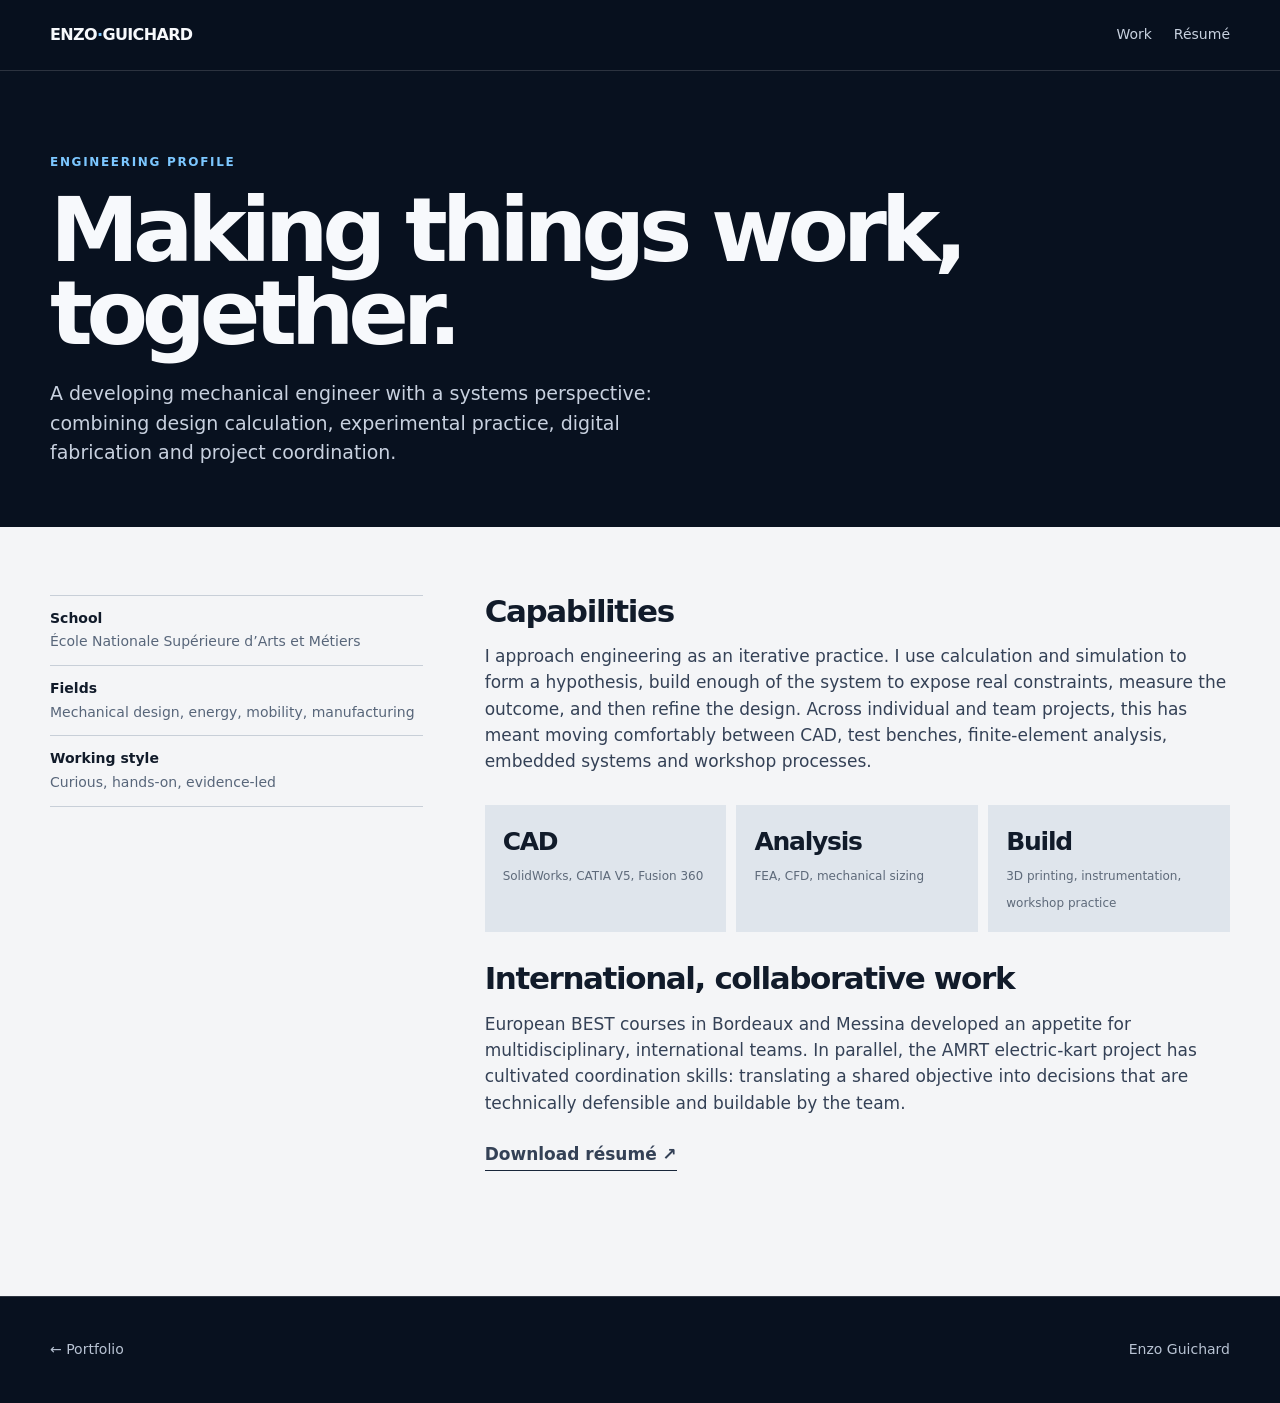
==== experience/index.html @ 9343870e "Create engineering portfolio" ====
<!doctype html><html lang="en"><head><meta charset="utf-8"><meta name="viewport" content="width=device-width,initial-scale=1"><title>Experience — Enzo Guichard</title><link rel="stylesheet" href="../assets/style.css"></head><body><nav class="nav"><div class="shell navin"><a class="brand" href="../">ENZO<span>·</span>GUICHARD</a><div class="navlinks"><a href="../#work">Work</a><a href="../assets/documents/enzo-guichard-resume.pdf">Résumé</a></div></div></nav><main><section class="project-hero shell"><div class="eyebrow">Engineering profile</div><h1>Making things work, together.</h1><p class="lede">A developing mechanical engineer with a systems perspective: combining design calculation, experimental practice, digital fabrication and project coordination.</p></section><section class="content"><div class="shell contentgrid"><aside class="aside"><dl><div><dt>School</dt><dd>École Nationale Supérieure d’Arts et Métiers</dd></div><div><dt>Fields</dt><dd>Mechanical design, energy, mobility, manufacturing</dd></div><div><dt>Working style</dt><dd>Curious, hands-on, evidence-led</dd></div></dl></aside><article class="prose"><h2>Capabilities</h2><p>I approach engineering as an iterative practice. I use calculation and simulation to form a hypothesis, build enough of the system to expose real constraints, measure the outcome, and then refine the design. Across individual and team projects, this has meant moving comfortably between CAD, test benches, finite-element analysis, embedded systems and workshop processes.</p><div class="numbers"><div class="number"><strong>CAD</strong><span>SolidWorks, CATIA V5, Fusion 360</span></div><div class="number"><strong>Analysis</strong><span>FEA, CFD, mechanical sizing</span></div><div class="number"><strong>Build</strong><span>3D printing, instrumentation, workshop practice</span></div></div><h2>International, collaborative work</h2><p>European BEST courses in Bordeaux and Messina developed an appetite for multidisciplinary, international teams. In parallel, the AMRT electric-kart project has cultivated coordination skills: translating a shared objective into decisions that are technically defensible and buildable by the team.</p><p><a class="reportlink" href="../assets/documents/enzo-guichard-resume.pdf">Download résumé ↗</a></p></article></div></section></main><footer class="footer"><div class="shell footerin"><a href="../#work">← Portfolio</a><span>Enzo Guichard</span></div></footer></body></html>
---- assets/style.css ----
:root{--ink:#08111f;--paper:#f4f5f7;--muted:#98a3b4;--line:rgba(255,255,255,.15);--blue:#7cc7ff;--accent:#d7ff56;--dark:#08111f}*{box-sizing:border-box}html{scroll-behavior:smooth}body{margin:0;background:var(--ink);color:#f7f9fc;font:16px/1.55 Inter,ui-sans-serif,system-ui,-apple-system,BlinkMacSystemFont,"Segoe UI",sans-serif}a{color:inherit;text-decoration:none}img{display:block;width:100%;height:100%;object-fit:cover}.shell{width:min(1180px,calc(100% - 42px));margin:auto}.nav{position:sticky;top:0;z-index:20;border-bottom:1px solid var(--line);background:rgba(8,17,31,.8);backdrop-filter:blur(16px)}.navin{height:70px;display:flex;align-items:center;justify-content:space-between;gap:20px}.brand{font-weight:750;letter-spacing:-.04em}.brand span{color:var(--blue)}.navlinks{display:flex;gap:22px;font-size:14px;color:#c7d1df}.navlinks a:hover{color:white}.eyebrow{font-size:12px;text-transform:uppercase;letter-spacing:.14em;color:var(--blue);font-weight:700}.hero{min-height:82vh;display:grid;align-content:center;padding:90px 0 64px;position:relative;overflow:hidden}.hero:before{content:"";position:absolute;width:650px;height:650px;left:52%;top:-100px;background:radial-gradient(circle,rgba(65,140,255,.28),transparent 68%);pointer-events:none}.hero h1{position:relative;max-width:980px;font-size:clamp(51px,9vw,126px);line-height:.91;letter-spacing:-.075em;margin:18px 0 28px}.hero p{position:relative;max-width:610px;color:#c2cada;font-size:19px}.heroactions{display:flex;gap:12px;flex-wrap:wrap;margin-top:26px}.button{display:inline-flex;align-items:center;gap:10px;padding:12px 18px;border:1px solid #f9fbff;border-radius:99px;font-weight:650;font-size:14px}.button:hover{background:#fff;color:#08111f}.button.alt{border-color:var(--line);color:#d7dfec}.hero-meta{position:relative;display:grid;grid-template-columns:repeat(3,1fr);gap:12px;margin-top:72px}.metric{border-top:1px solid var(--line);padding-top:13px;color:#bdc7d6;font-size:13px}.metric strong{display:block;color:#fff;font-size:24px;letter-spacing:-.04em}.section{padding:92px 0}.section.light{background:var(--paper);color:#0b1523}.sectionhead{display:flex;justify-content:space-between;align-items:end;gap:24px;margin-bottom:30px}.sectionhead h2{font-size:clamp(32px,4vw,53px);letter-spacing:-.055em;line-height:1;margin:8px 0 0}.sectionhead p{max-width:440px;margin:0;color:#5d6878}.grid{display:grid;grid-template-columns:repeat(12,1fr);gap:18px}.card{grid-column:span 6;min-height:460px;position:relative;overflow:hidden;background:#182235;border-radius:5px}.card.wide{grid-column:span 7}.card.narrow{grid-column:span 5}.card img{transition:transform .6s ease}.card:hover img{transform:scale(1.035)}.card:after{content:"";position:absolute;inset:0;background:linear-gradient(0deg,rgba(3,8,16,.92),rgba(3,8,16,.05) 62%)}.cardcopy{position:absolute;z-index:1;inset:auto 25px 24px}.cardcopy h3{font-size:clamp(26px,3vw,40px);letter-spacing:-.05em;line-height:1;margin:8px 0}.cardcopy p{margin:0;color:#d3dae5;max-width:460px}.tag{font-size:12px;text-transform:uppercase;letter-spacing:.12em;color:var(--accent);font-weight:750}.statement{max-width:960px;font-size:clamp(32px,5vw,70px);line-height:1.02;letter-spacing:-.065em;margin:0}.statement em{color:var(--blue);font-style:normal}.papergrid{display:grid;grid-template-columns:1.1fr .9fr;gap:56px}.list{border-top:1px solid #cbd0d8}.list a{display:flex;justify-content:space-between;gap:12px;padding:16px 0;border-bottom:1px solid #cbd0d8;font-weight:620}.list a span{color:#617086;font-weight:500}.footer{padding:42px 0;border-top:1px solid var(--line);color:#b8c3d3;font-size:14px}.footerin{display:flex;justify-content:space-between;gap:20px;flex-wrap:wrap}.project-hero{padding:82px 0 40px}.project-hero h1{font-size:clamp(48px,7vw,94px);letter-spacing:-.07em;line-height:.93;max-width:950px;margin:17px 0 24px}.lede{max-width:670px;color:#c8d1df;font-size:19px}.project-image{height:min(62vw,640px);margin:28px 0 0;border-radius:5px;overflow:hidden}.content{padding:68px 0 100px;background:#f4f5f7;color:#111b2a}.contentgrid{display:grid;grid-template-columns:1fr 2fr;gap:62px}.aside{font-size:14px;color:#58667a}.aside dl{border-top:1px solid #c8cfd8;margin:0}.aside div{padding:12px 0;border-bottom:1px solid #c8cfd8}.aside dt{font-weight:750;color:#111b2a}.aside dd{margin:2px 0 0}.prose{font-size:17px}.prose h2{font-size:31px;letter-spacing:-.045em;line-height:1.08;margin:0 0 15px}.prose p{margin:0 0 25px;color:#344156}.numbers{display:grid;grid-template-columns:repeat(3,1fr);gap:10px;margin:30px 0}.number{padding:18px;background:#dfe5ec}.number strong{display:block;font-size:25px;letter-spacing:-.05em;color:#111b2a}.number span{font-size:12px;color:#5e6a7a}.gallery{display:grid;grid-template-columns:1.2fr .8fr;gap:12px;margin:34px 0}.gallery figure{margin:0;height:260px;overflow:hidden}.gallery figure:first-child{height:390px}.gallery figcaption{font-size:12px;color:#5e6a7a;margin-top:7px}.reportlink{display:inline-block;border-bottom:1px solid #18263a;font-weight:700;padding-bottom:3px}@media(max-width:700px){.navlinks{gap:13px;font-size:12px}.hero-meta,.numbers{grid-template-columns:1fr}.section{padding:62px 0}.grid{display:block}.card{margin-bottom:16px;min-height:410px}.papergrid,.contentgrid{display:block}.papergrid>*+*,.contentgrid>*+*{margin-top:36px}.gallery{display:block}.gallery figure,.gallery figure:first-child{height:260px;margin-bottom:32px}.project-hero{padding-top:56px}}
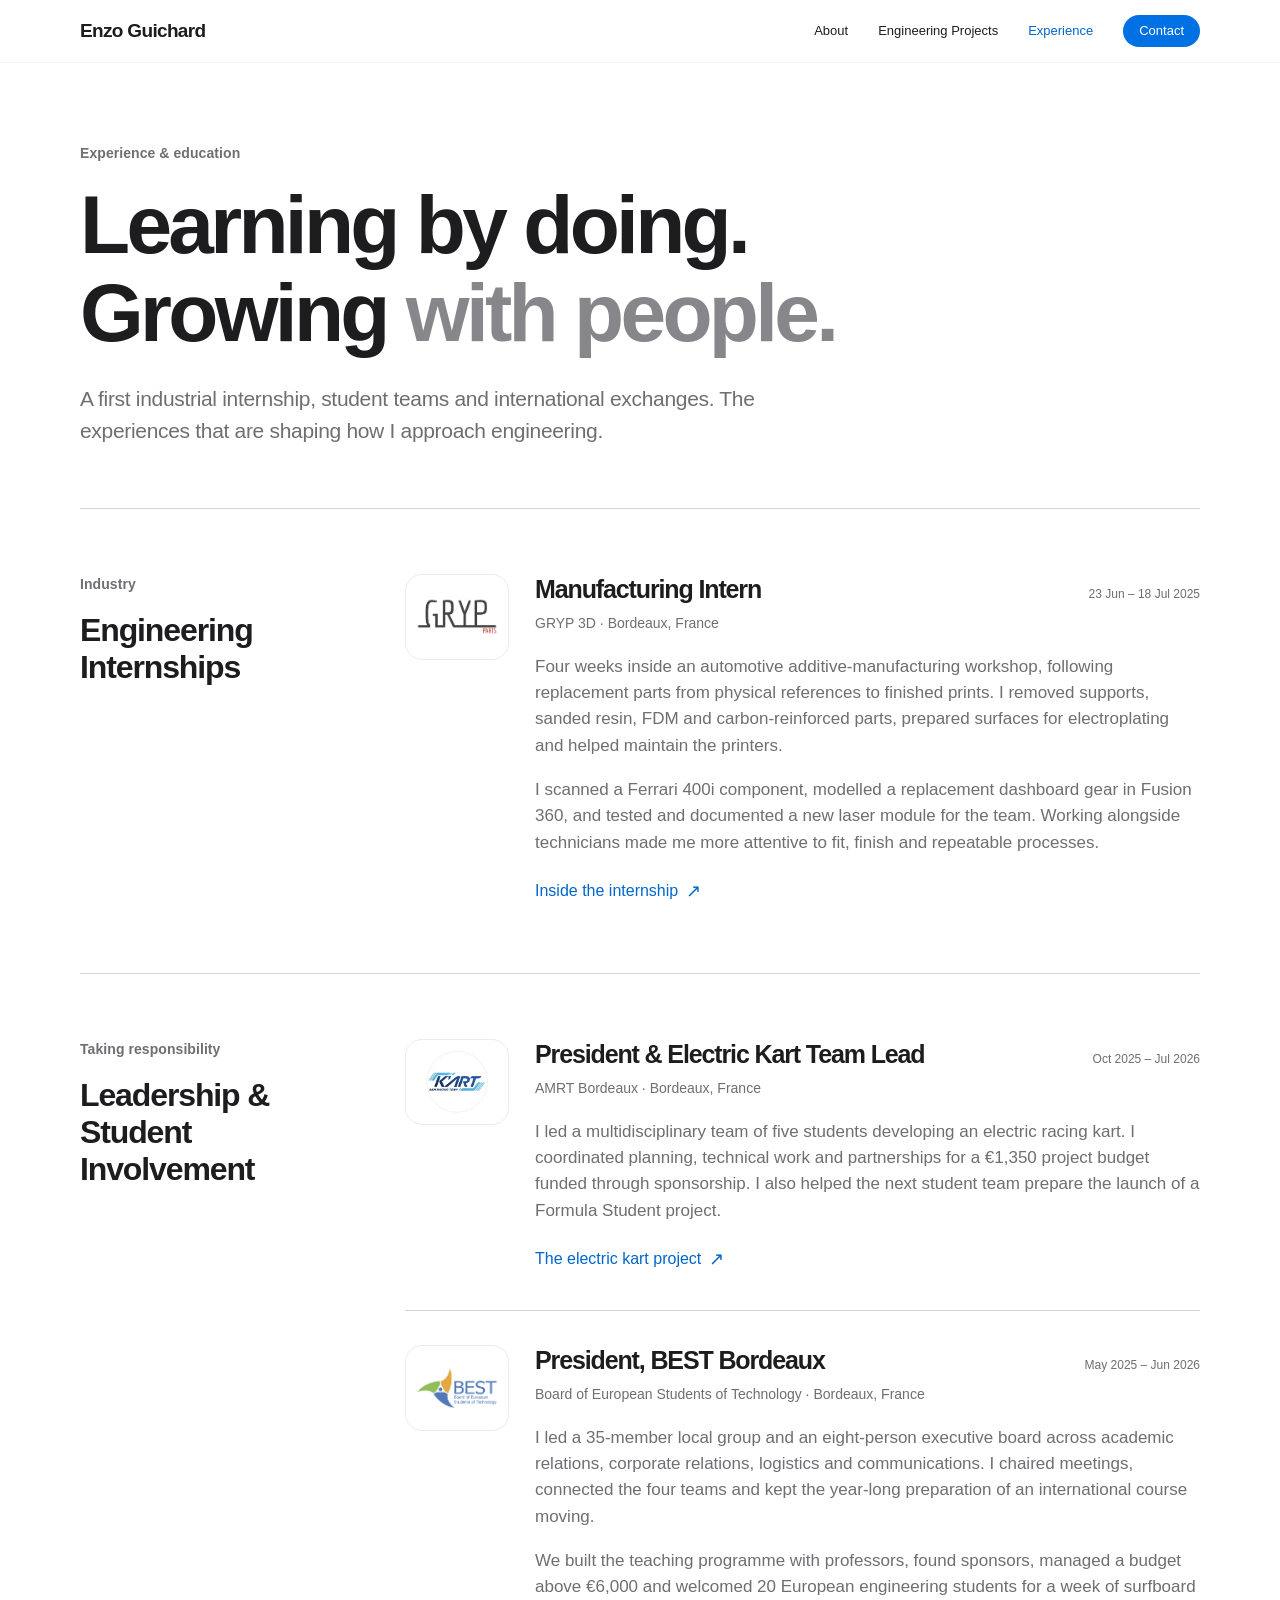
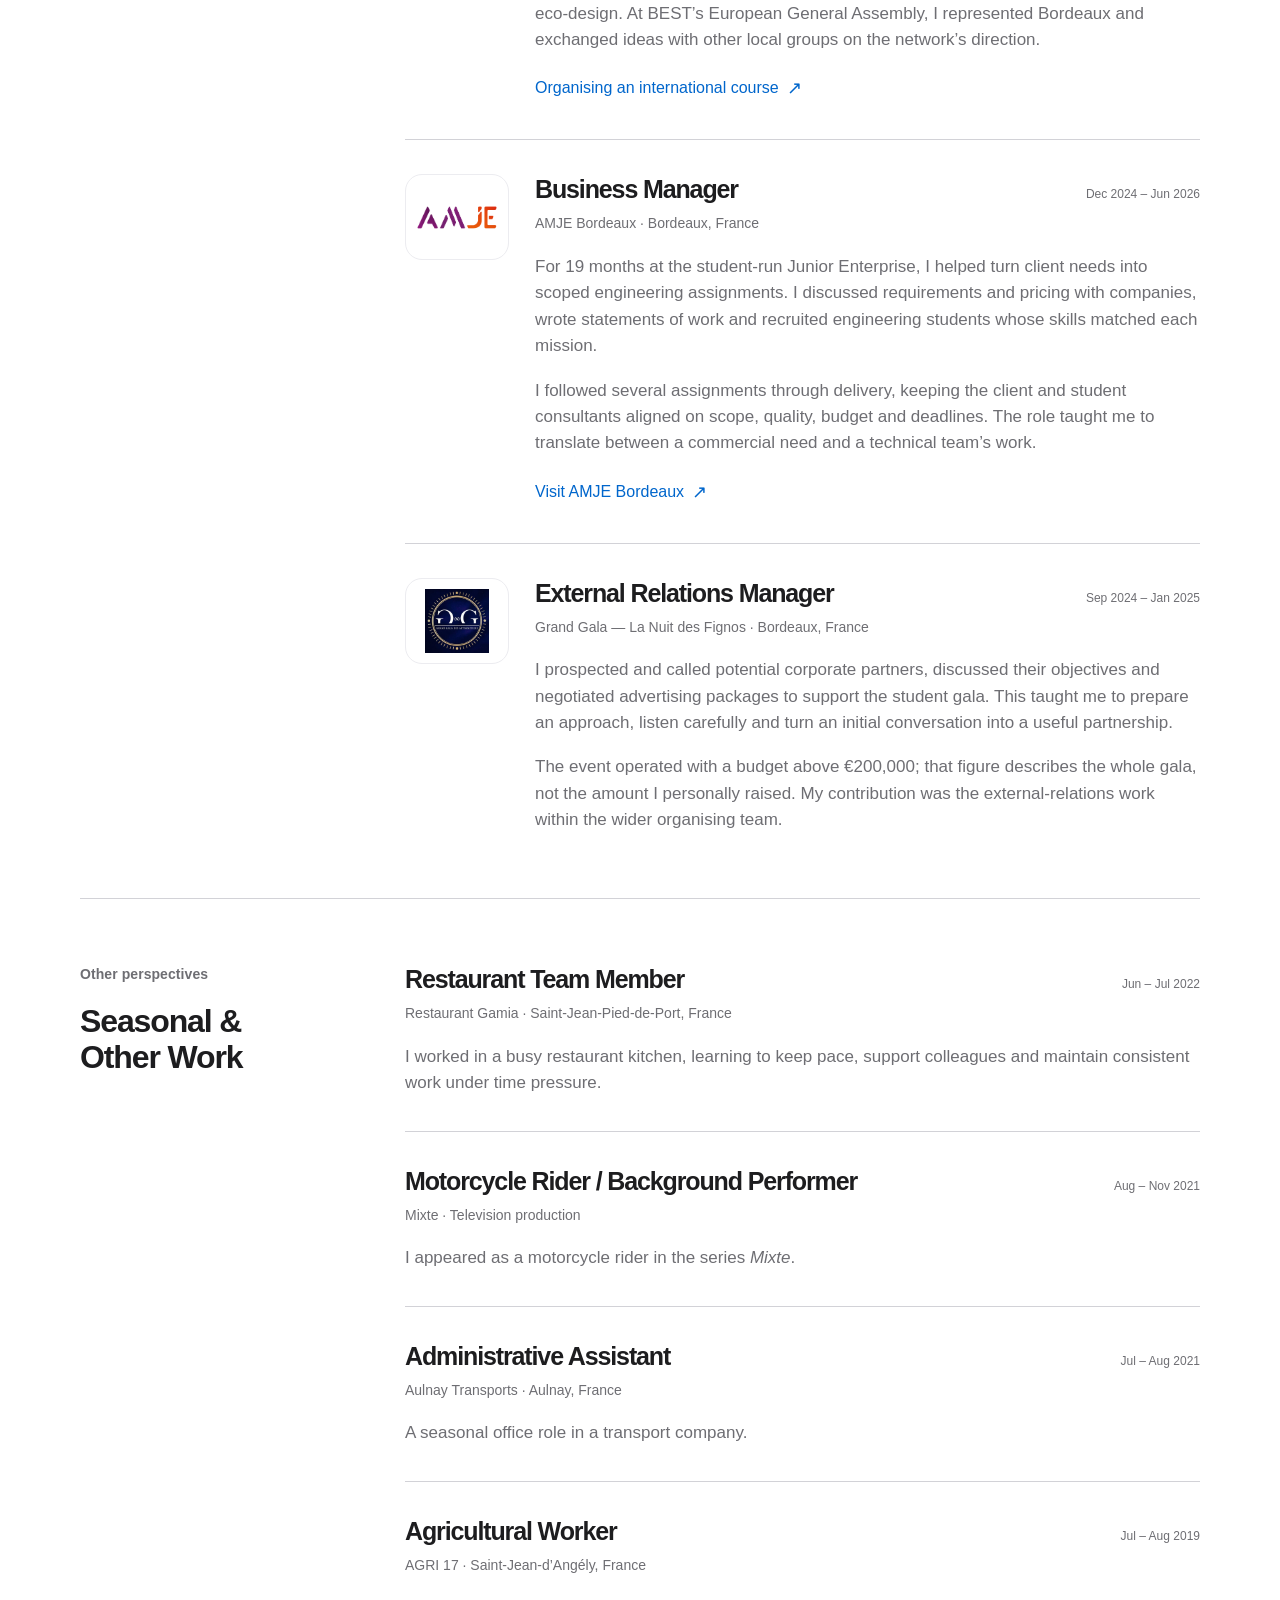
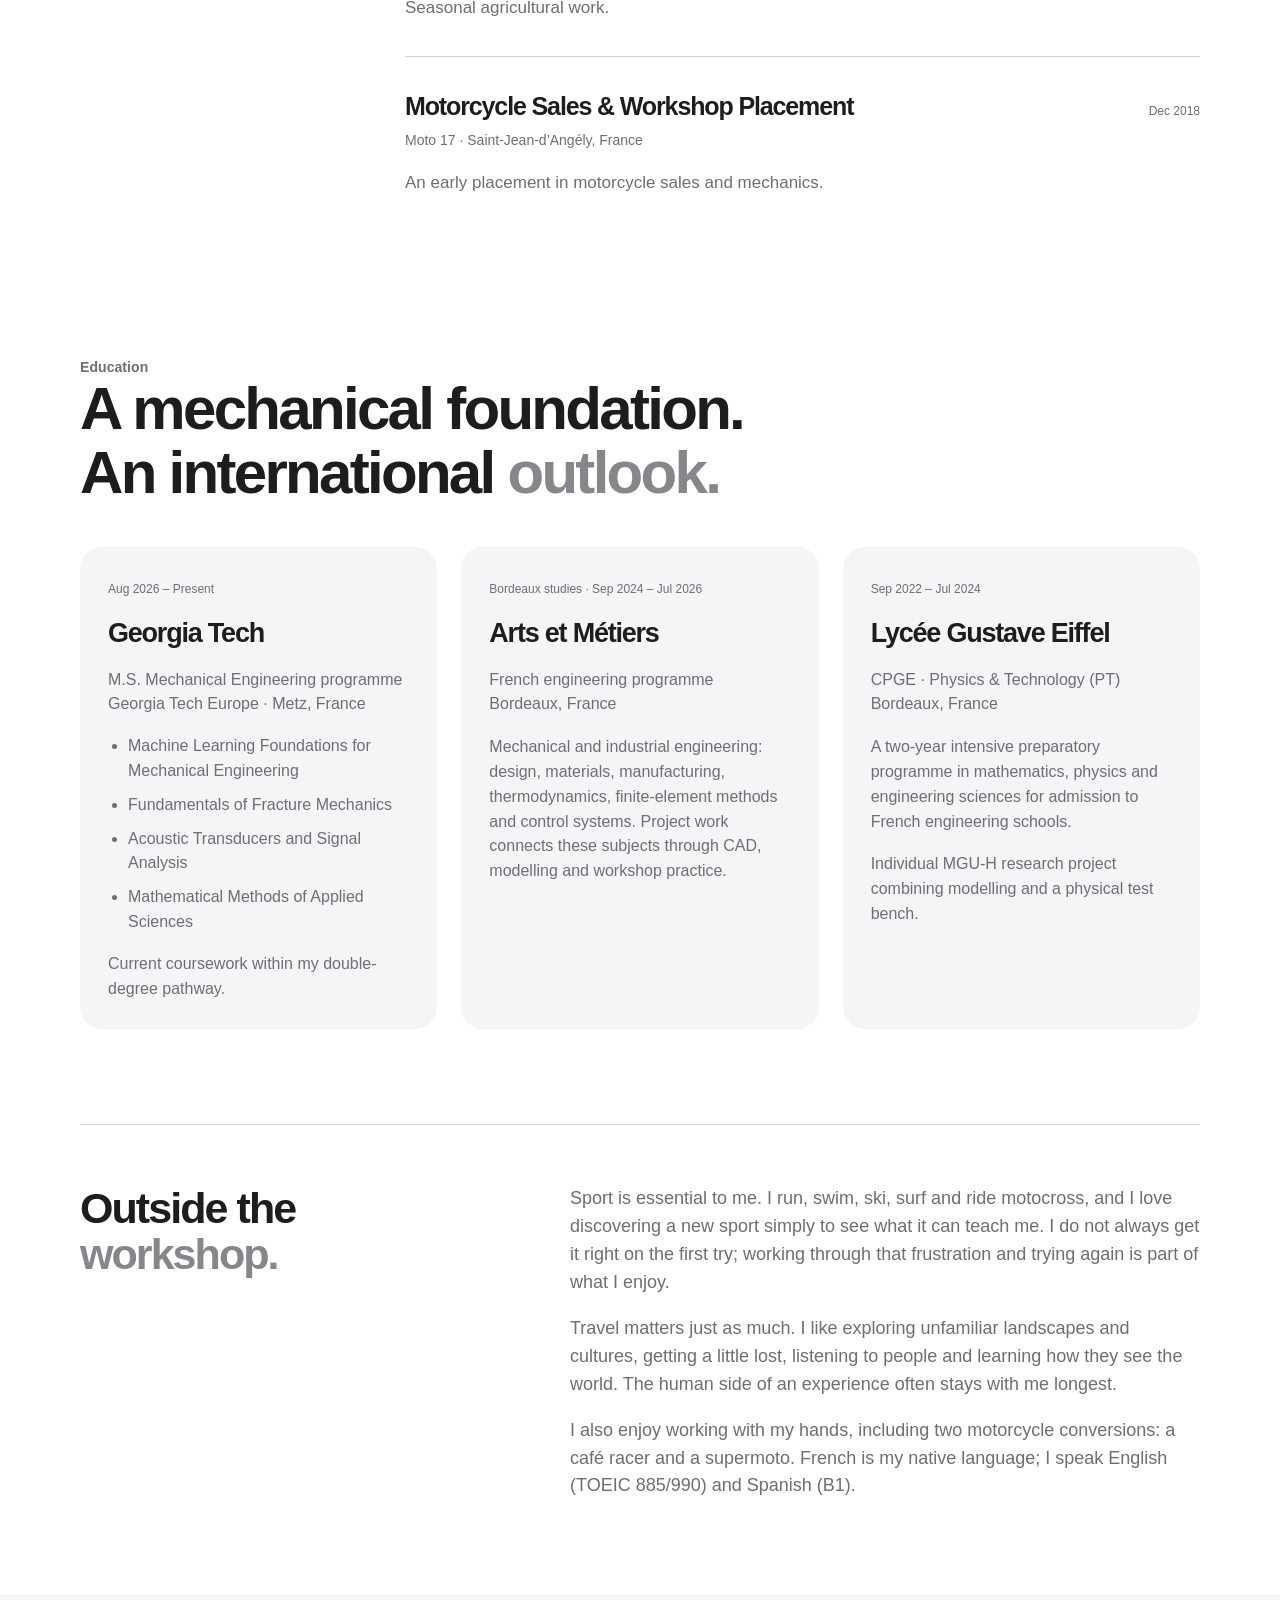
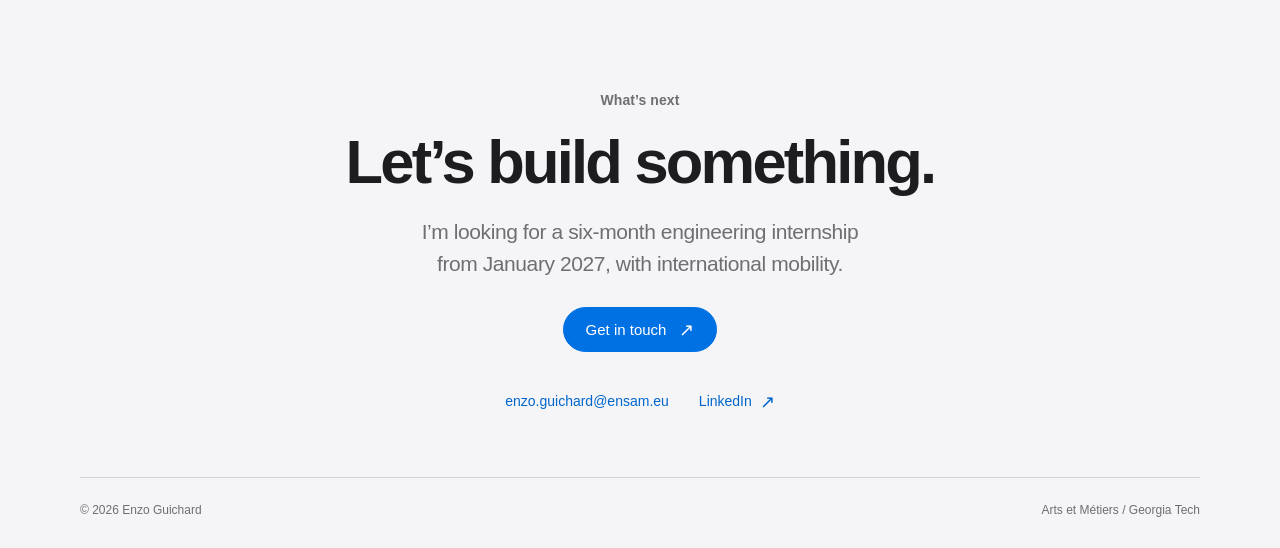
==== commit e26c220e: "Publish Enzo Guichard portfolio" ====
--- a/experience/index.html
+++ b/experience/index.html
@@ -1 +1,25 @@
-<!doctype html><html lang="en"><head><meta charset="utf-8"><meta name="viewport" content="width=device-width,initial-scale=1"><title>Experience — Enzo Guichard</title><link rel="stylesheet" href="../assets/style.css"></head><body><nav class="nav"><div class="shell navin"><a class="brand" href="../">ENZO<span>·</span>GUICHARD</a><div class="navlinks"><a href="../#work">Work</a><a href="../assets/documents/enzo-guichard-resume.pdf">Résumé</a></div></div></nav><main><section class="project-hero shell"><div class="eyebrow">Engineering profile</div><h1>Making things work, together.</h1><p class="lede">A developing mechanical engineer with a systems perspective: combining design calculation, experimental practice, digital fabrication and project coordination.</p></section><section class="content"><div class="shell contentgrid"><aside class="aside"><dl><div><dt>School</dt><dd>École Nationale Supérieure d’Arts et Métiers</dd></div><div><dt>Fields</dt><dd>Mechanical design, energy, mobility, manufacturing</dd></div><div><dt>Working style</dt><dd>Curious, hands-on, evidence-led</dd></div></dl></aside><article class="prose"><h2>Capabilities</h2><p>I approach engineering as an iterative practice. I use calculation and simulation to form a hypothesis, build enough of the system to expose real constraints, measure the outcome, and then refine the design. Across individual and team projects, this has meant moving comfortably between CAD, test benches, finite-element analysis, embedded systems and workshop processes.</p><div class="numbers"><div class="number"><strong>CAD</strong><span>SolidWorks, CATIA V5, Fusion 360</span></div><div class="number"><strong>Analysis</strong><span>FEA, CFD, mechanical sizing</span></div><div class="number"><strong>Build</strong><span>3D printing, instrumentation, workshop practice</span></div></div><h2>International, collaborative work</h2><p>European BEST courses in Bordeaux and Messina developed an appetite for multidisciplinary, international teams. In parallel, the AMRT electric-kart project has cultivated coordination skills: translating a shared objective into decisions that are technically defensible and buildable by the team.</p><p><a class="reportlink" href="../assets/documents/enzo-guichard-resume.pdf">Download résumé ↗</a></p></article></div></section></main><footer class="footer"><div class="shell footerin"><a href="../#work">← Portfolio</a><span>Enzo Guichard</span></div></footer></body></html>
+<!doctype html>
+<html lang="en"><head><meta charset="utf-8"><meta name="viewport" content="width=device-width, initial-scale=1"><meta name="description" content="Engineering internship at GRYP 3D, student leadership at AMRT and BEST, client projects at AMJE and international engineering studies."><meta name="theme-color" content="#ffffff"><meta property="og:type" content="website"><meta property="og:title" content="Experience &amp; Education — Enzo Guichard"><meta property="og:description" content="Engineering internship at GRYP 3D, student leadership at AMRT and BEST, client projects at AMJE and international engineering studies."><title>Experience &amp; Education — Enzo Guichard</title><link rel="icon" href="../assets/favicon.svg" type="image/svg+xml"><link rel="stylesheet" href="../assets/style.css"><script src="../assets/site.js" defer></script></head><body class=""><a class="skip" href="#main">Skip to content</a><header class="nav"><div class="shell nav-inner"><a class="brand" href="../" aria-label="Enzo Guichard — home">Enzo Guichard</a><button class="menu-toggle" type="button" data-menu-button aria-expanded="false" aria-controls="navigation">Menu +</button><nav class="nav-links" id="navigation" data-menu aria-label="Main navigation"><a href="../">About</a><a href="../projects/">Engineering Projects</a><a href="../experience/" aria-current="page">Experience</a><a href="#contact" class="nav-contact">Contact</a></nav></div></header><main id="main"><section class="page-hero shell"><p class="eyebrow accent">Experience & education</p><h1>Learning by doing.<br>Growing <span class="serif">with people.</span></h1><p class="page-lede">A first industrial internship, student teams and international exchanges. The experiences that are shaping how I approach engineering.</p></section>
+<div class="shell">
+<section class="experience-section" id="internships"><div class="experience-label"><p class="eyebrow">Industry</p><h2>Engineering<br>Internships</h2></div><div><article class="experience-entry has-logo"><div class="entry-logo"><img src="../assets/identity/gryp-experience.webp" width="389" height="175" alt="GRYP Parts logo" loading="lazy"></div><div class="entry-top"><h3>Manufacturing Intern</h3><span class="entry-date">23 Jun – 18 Jul 2025</span></div><div class="entry-org">GRYP 3D · Bordeaux, France</div><p>Four weeks inside an automotive additive-manufacturing workshop, following replacement parts from physical references to finished prints. I removed supports, sanded resin, FDM and carbon-reinforced parts, prepared surfaces for electroplating and helped maintain the printers.</p><p>I scanned a Ferrari 400i component, modelled a replacement dashboard gear in Fusion 360, and tested and documented a new laser module for the team. Working alongside technicians made me more attentive to fit, finish and repeatable processes.</p><a class="text-link" href="../projects/gryp-additive-manufacturing/">Inside the internship <span class="arrow" aria-hidden="true">↗</span></a></article></div></section>
+<section class="experience-section" id="leadership"><div class="experience-label"><p class="eyebrow">Taking responsibility</p><h2>Leadership &<br>Student Involvement</h2></div><div>
+<article class="experience-entry has-logo"><div class="entry-logo"><img src="../assets/identity/kart-team-experience.webp" width="403" height="400" alt="K’ART racing team logo" loading="lazy"></div><div class="entry-top"><h3>President & Electric Kart Team Lead</h3><span class="entry-date">Oct 2025 – Jul 2026</span></div><div class="entry-org">AMRT Bordeaux · Bordeaux, France</div><p>I led a multidisciplinary team of five students developing an electric racing kart. I coordinated planning, technical work and partnerships for a €1,350 project budget funded through sponsorship. I also helped the next student team prepare the launch of a Formula Student project.</p><a class="text-link" href="../projects/electric-kart/">The electric kart project <span class="arrow" aria-hidden="true">↗</span></a></article>
+<article class="experience-entry has-logo"><div class="entry-logo"><img src="../assets/identity/best-experience.webp" width="700" height="366" alt="BEST logo" loading="lazy"></div><div class="entry-top"><h3>President, BEST Bordeaux</h3><span class="entry-date">May 2025 – Jun 2026</span></div><div class="entry-org">Board of European Students of Technology · Bordeaux, France</div><p>I led a 35-member local group and an eight-person executive board across academic relations, corporate relations, logistics and communications. I chaired meetings, connected the four teams and kept the year-long preparation of an international course moving.</p><p>We built the teaching programme with professors, found sponsors, managed a budget above €6,000 and welcomed 20 European engineering students for a week of surfboard eco-design. At BEST’s European General Assembly, I represented Bordeaux and exchanged ideas with other local groups on the network’s direction.</p><a class="text-link" href="../projects/eco-surfboard/">Organising an international course <span class="arrow" aria-hidden="true">↗</span></a></article>
+<article class="experience-entry has-logo"><div class="entry-logo"><img src="../assets/identity/amje-experience.webp" width="459" height="140" alt="AMJE logo" loading="lazy"></div><div class="entry-top"><h3>Business Manager</h3><span class="entry-date">Dec 2024 – Jun 2026</span></div><div class="entry-org">AMJE Bordeaux · Bordeaux, France</div><p>For 19 months at the student-run Junior Enterprise, I helped turn client needs into scoped engineering assignments. I discussed requirements and pricing with companies, wrote statements of work and recruited engineering students whose skills matched each mission.</p><p>I followed several assignments through delivery, keeping the client and student consultants aligned on scope, quality, budget and deadlines. The role taught me to translate between a commercial need and a technical team’s work.</p><a class="text-link" href="https://www.amje-bordeaux.fr/" target="_blank" rel="noopener noreferrer">Visit AMJE Bordeaux <span class="arrow" aria-hidden="true">↗</span></a></article>
+<article class="experience-entry has-logo"><div class="entry-logo"><img src="../assets/identity/gala-experience.webp" width="400" height="400" alt="Grand Gala des Arts et Métiers logo" loading="lazy"></div><div class="entry-top"><h3>External Relations Manager</h3><span class="entry-date">Sep 2024 – Jan 2025</span></div><div class="entry-org">Grand Gala — La Nuit des Fignos · Bordeaux, France</div><p>I prospected and called potential corporate partners, discussed their objectives and negotiated advertising packages to support the student gala. This taught me to prepare an approach, listen carefully and turn an initial conversation into a useful partnership.</p><p>The event operated with a budget above €200,000; that figure describes the whole gala, not the amount I personally raised. My contribution was the external-relations work within the wider organising team.</p></article>
+</div></section>
+<section class="experience-section" id="other-work"><div class="experience-label"><p class="eyebrow">Other perspectives</p><h2>Seasonal &<br>Other Work</h2></div><div>
+<article class="experience-entry"><div class="entry-top"><h3>Restaurant Team Member</h3><span class="entry-date">Jun – Jul 2022</span></div><div class="entry-org">Restaurant Gamia · Saint-Jean-Pied-de-Port, France</div><p>I worked in a busy restaurant kitchen, learning to keep pace, support colleagues and maintain consistent work under time pressure.</p></article>
+<article class="experience-entry"><div class="entry-top"><h3>Motorcycle Rider / Background Performer</h3><span class="entry-date">Aug – Nov 2021</span></div><div class="entry-org">Mixte · Television production</div><p>I appeared as a motorcycle rider in the series <em>Mixte</em>.</p></article>
+<article class="experience-entry"><div class="entry-top"><h3>Administrative Assistant</h3><span class="entry-date">Jul – Aug 2021</span></div><div class="entry-org">Aulnay Transports · Aulnay, France</div><p>A seasonal office role in a transport company.</p></article>
+<article class="experience-entry"><div class="entry-top"><h3>Agricultural Worker</h3><span class="entry-date">Jul – Aug 2019</span></div><div class="entry-org">AGRI 17 · Saint-Jean-d’Angély, France</div><p>Seasonal agricultural work.</p></article>
+<article class="experience-entry"><div class="entry-top"><h3>Motorcycle Sales & Workshop Placement</h3><span class="entry-date">Dec 2018</span></div><div class="entry-org">Moto 17 · Saint-Jean-d’Angély, France</div><p>An early placement in motorcycle sales and mechanics.</p></article>
+</div></section>
+<section class="section" id="education"><p class="eyebrow accent">Education</p><h2 class="section-title">A mechanical foundation.<br>An international <span class="serif">outlook.</span></h2><div class="education-list">
+<article class="education-item"><span class="date">Aug 2026 – Present</span><h3>Georgia Tech</h3><p>M.S. Mechanical Engineering programme<br>Georgia Tech Europe · Metz, France</p><ul><li>Machine Learning Foundations for Mechanical Engineering</li><li>Fundamentals of Fracture Mechanics</li><li>Acoustic Transducers and Signal Analysis</li><li>Mathematical Methods of Applied Sciences</li></ul><p>Current coursework within my double-degree pathway.</p></article>
+<article class="education-item"><span class="date">Bordeaux studies · Sep 2024 – Jul 2026</span><h3>Arts et Métiers</h3><p>French engineering programme<br>Bordeaux, France</p><p>Mechanical and industrial engineering: design, materials, manufacturing, thermodynamics, finite-element methods and control systems. Project work connects these subjects through CAD, modelling and workshop practice.</p></article>
+<article class="education-item"><span class="date">Sep 2022 – Jul 2024</span><h3>Lycée Gustave Eiffel</h3><p>CPGE · Physics & Technology (PT)<br>Bordeaux, France</p><p>A two-year intensive preparatory programme in mathematics, physics and engineering sciences for admission to French engineering schools.</p><p>Individual MGU-H research project combining modelling and a physical test bench.</p></article>
+</div></section>
+<section class="personal-note"><h2>Outside the<br><span class="serif">workshop.</span></h2><div><p>Sport is essential to me. I run, swim, ski, surf and ride motocross, and I love discovering a new sport simply to see what it can teach me. I do not always get it right on the first try; working through that frustration and trying again is part of what I enjoy.</p><p>Travel matters just as much. I like exploring unfamiliar landscapes and cultures, getting a little lost, listening to people and learning how they see the world. The human side of an experience often stays with me longest.</p><p>I also enjoy working with my hands, including two motorcycle conversions: a café racer and a supermoto. French is my native language; I speak English (TOEIC 885/990) and Spanish (B1).</p></div></section>
+</div>
+</main><section class="contact" id="contact" aria-labelledby="contact-title"><div class="shell contact-inner" data-reveal><p class="eyebrow">What’s next</p><h2 id="contact-title">Let’s build something.</h2><p>I’m looking for a six-month engineering internship<br class="desktop-break"> from January 2027, with international mobility.</p><a class="button primary" href="mailto:enzo.guichard@ensam.eu">Get in touch <span class="arrow" aria-hidden="true">↗</span></a><div class="contact-links"><a class="text-link" href="mailto:enzo.guichard@ensam.eu">enzo.guichard@ensam.eu</a><a class="text-link" href="https://www.linkedin.com/in/enzo-guichard-087701239/" target="_blank" rel="noopener noreferrer">LinkedIn <span class="arrow" aria-hidden="true">↗</span></a></div></div></section><footer class="footer"><div class="shell footer-inner"><span>© 2026 Enzo Guichard</span><span>Arts et Métiers / Georgia Tech</span></div></footer></body></html>
--- a/assets/style.css
+++ b/assets/style.css
@@ -1 +1,78 @@
-:root{--ink:#08111f;--paper:#f4f5f7;--muted:#98a3b4;--line:rgba(255,255,255,.15);--blue:#7cc7ff;--accent:#d7ff56;--dark:#08111f}*{box-sizing:border-box}html{scroll-behavior:smooth}body{margin:0;background:var(--ink);color:#f7f9fc;font:16px/1.55 Inter,ui-sans-serif,system-ui,-apple-system,BlinkMacSystemFont,"Segoe UI",sans-serif}a{color:inherit;text-decoration:none}img{display:block;width:100%;height:100%;object-fit:cover}.shell{width:min(1180px,calc(100% - 42px));margin:auto}.nav{position:sticky;top:0;z-index:20;border-bottom:1px solid var(--line);background:rgba(8,17,31,.8);backdrop-filter:blur(16px)}.navin{height:70px;display:flex;align-items:center;justify-content:space-between;gap:20px}.brand{font-weight:750;letter-spacing:-.04em}.brand span{color:var(--blue)}.navlinks{display:flex;gap:22px;font-size:14px;color:#c7d1df}.navlinks a:hover{color:white}.eyebrow{font-size:12px;text-transform:uppercase;letter-spacing:.14em;color:var(--blue);font-weight:700}.hero{min-height:82vh;display:grid;align-content:center;padding:90px 0 64px;position:relative;overflow:hidden}.hero:before{content:"";position:absolute;width:650px;height:650px;left:52%;top:-100px;background:radial-gradient(circle,rgba(65,140,255,.28),transparent 68%);pointer-events:none}.hero h1{position:relative;max-width:980px;font-size:clamp(51px,9vw,126px);line-height:.91;letter-spacing:-.075em;margin:18px 0 28px}.hero p{position:relative;max-width:610px;color:#c2cada;font-size:19px}.heroactions{display:flex;gap:12px;flex-wrap:wrap;margin-top:26px}.button{display:inline-flex;align-items:center;gap:10px;padding:12px 18px;border:1px solid #f9fbff;border-radius:99px;font-weight:650;font-size:14px}.button:hover{background:#fff;color:#08111f}.button.alt{border-color:var(--line);color:#d7dfec}.hero-meta{position:relative;display:grid;grid-template-columns:repeat(3,1fr);gap:12px;margin-top:72px}.metric{border-top:1px solid var(--line);padding-top:13px;color:#bdc7d6;font-size:13px}.metric strong{display:block;color:#fff;font-size:24px;letter-spacing:-.04em}.section{padding:92px 0}.section.light{background:var(--paper);color:#0b1523}.sectionhead{display:flex;justify-content:space-between;align-items:end;gap:24px;margin-bottom:30px}.sectionhead h2{font-size:clamp(32px,4vw,53px);letter-spacing:-.055em;line-height:1;margin:8px 0 0}.sectionhead p{max-width:440px;margin:0;color:#5d6878}.grid{display:grid;grid-template-columns:repeat(12,1fr);gap:18px}.card{grid-column:span 6;min-height:460px;position:relative;overflow:hidden;background:#182235;border-radius:5px}.card.wide{grid-column:span 7}.card.narrow{grid-column:span 5}.card img{transition:transform .6s ease}.card:hover img{transform:scale(1.035)}.card:after{content:"";position:absolute;inset:0;background:linear-gradient(0deg,rgba(3,8,16,.92),rgba(3,8,16,.05) 62%)}.cardcopy{position:absolute;z-index:1;inset:auto 25px 24px}.cardcopy h3{font-size:clamp(26px,3vw,40px);letter-spacing:-.05em;line-height:1;margin:8px 0}.cardcopy p{margin:0;color:#d3dae5;max-width:460px}.tag{font-size:12px;text-transform:uppercase;letter-spacing:.12em;color:var(--accent);font-weight:750}.statement{max-width:960px;font-size:clamp(32px,5vw,70px);line-height:1.02;letter-spacing:-.065em;margin:0}.statement em{color:var(--blue);font-style:normal}.papergrid{display:grid;grid-template-columns:1.1fr .9fr;gap:56px}.list{border-top:1px solid #cbd0d8}.list a{display:flex;justify-content:space-between;gap:12px;padding:16px 0;border-bottom:1px solid #cbd0d8;font-weight:620}.list a span{color:#617086;font-weight:500}.footer{padding:42px 0;border-top:1px solid var(--line);color:#b8c3d3;font-size:14px}.footerin{display:flex;justify-content:space-between;gap:20px;flex-wrap:wrap}.project-hero{padding:82px 0 40px}.project-hero h1{font-size:clamp(48px,7vw,94px);letter-spacing:-.07em;line-height:.93;max-width:950px;margin:17px 0 24px}.lede{max-width:670px;color:#c8d1df;font-size:19px}.project-image{height:min(62vw,640px);margin:28px 0 0;border-radius:5px;overflow:hidden}.content{padding:68px 0 100px;background:#f4f5f7;color:#111b2a}.contentgrid{display:grid;grid-template-columns:1fr 2fr;gap:62px}.aside{font-size:14px;color:#58667a}.aside dl{border-top:1px solid #c8cfd8;margin:0}.aside div{padding:12px 0;border-bottom:1px solid #c8cfd8}.aside dt{font-weight:750;color:#111b2a}.aside dd{margin:2px 0 0}.prose{font-size:17px}.prose h2{font-size:31px;letter-spacing:-.045em;line-height:1.08;margin:0 0 15px}.prose p{margin:0 0 25px;color:#344156}.numbers{display:grid;grid-template-columns:repeat(3,1fr);gap:10px;margin:30px 0}.number{padding:18px;background:#dfe5ec}.number strong{display:block;font-size:25px;letter-spacing:-.05em;color:#111b2a}.number span{font-size:12px;color:#5e6a7a}.gallery{display:grid;grid-template-columns:1.2fr .8fr;gap:12px;margin:34px 0}.gallery figure{margin:0;height:260px;overflow:hidden}.gallery figure:first-child{height:390px}.gallery figcaption{font-size:12px;color:#5e6a7a;margin-top:7px}.reportlink{display:inline-block;border-bottom:1px solid #18263a;font-weight:700;padding-bottom:3px}@media(max-width:700px){.navlinks{gap:13px;font-size:12px}.hero-meta,.numbers{grid-template-columns:1fr}.section{padding:62px 0}.grid{display:block}.card{margin-bottom:16px;min-height:410px}.papergrid,.contentgrid{display:block}.papergrid>*+*,.contentgrid>*+*{margin-top:36px}.gallery{display:block}.gallery figure,.gallery figure:first-child{height:260px;margin-bottom:32px}.project-hero{padding-top:56px}}
+:root{--paper:#fff;--soft:#f5f5f7;--ink:#1d1d1f;--muted:#6e6e73;--line:#d2d2d7;--accent:#0066cc;--blue:#0071e3;--race:#ed584a;--radius:28px;--ease:cubic-bezier(.22,1,.36,1);font-family:-apple-system,BlinkMacSystemFont,"Segoe UI",Helvetica,Arial,sans-serif;color:var(--ink);background:var(--paper);font-synthesis:none}
+*{box-sizing:border-box}html{scroll-behavior:smooth;scroll-padding-top:90px}body{margin:0;font-size:17px;line-height:1.55;-webkit-font-smoothing:antialiased}h1,h2,h3,p,figure{margin:0}h1,h2,h3{font-weight:650;line-height:1.07;letter-spacing:-.045em;text-wrap:balance}p+p{margin-top:18px}img{display:block;width:100%;height:auto;max-width:100%}a{color:inherit;text-decoration:none}button{font:inherit;cursor:pointer}a,button,summary{-webkit-tap-highlight-color:transparent}a:focus-visible,button:focus-visible,summary:focus-visible{outline:3px solid #0071e3;outline-offset:5px;border-radius:6px}::selection{background:#c5e2ff;color:#111}.shell{width:calc(100% - 112px);max-width:1120px;margin-inline:auto}.skip{position:fixed;left:16px;top:-90px;z-index:100;background:#fff;padding:12px 22px;box-shadow:0 3px 20px #0002;border-radius:25px}.skip:focus{top:12px}.serif{font-family:inherit;font-style:normal;color:#86868b}.eyebrow{font-size:14px;line-height:1.45;font-weight:600;letter-spacing:.005em;color:var(--muted)}.accent{color:var(--muted)}.arrow{display:inline-block;font-size:18px;line-height:1;transition:transform .35s var(--ease)}a:hover .arrow{transform:translate(2px,-2px)}
+/* Quiet, translucent navigation. */
+.nav{position:sticky;top:0;z-index:50;background:rgba(255,255,255,.84);backdrop-filter:blur(22px) saturate(160%);-webkit-backdrop-filter:blur(22px) saturate(160%);border-bottom:1px solid #0000000d}.nav-inner{display:flex;align-items:center;justify-content:space-between;min-height:62px;gap:30px}.brand{font-size:19px;letter-spacing:-.035em;font-weight:600;white-space:nowrap}.nav-links{display:flex;align-items:center;gap:30px;font-size:13px}.nav-links a{padding:12px 0;transition:color .2s}.nav-links a:hover,.nav-links a[aria-current=page]{color:var(--accent)}.nav-links .nav-contact{background:var(--blue);color:#fff;padding:6px 16px;border-radius:50px}.nav-links .nav-contact:hover{background:#0077ed}.menu-toggle{display:none;border:0;background:none;padding:12px 0 12px 18px;font-size:14px;color:var(--ink)}
+/* Intro. The portrait is clipped in CSS; the original is preserved. */
+.hero{text-align:center;padding-top:56px;padding-bottom:50px}.portrait-wrap{width:148px;height:148px;margin:0 auto 25px;overflow:hidden;border-radius:50%;background:#ededed}.portrait-wrap img{width:100%;height:100%;object-fit:cover;object-position:50% 27%}.hero h1{font-size:clamp(54px,6.3vw,86px);letter-spacing:-.06em;margin:13px 0 20px}.hero-intro{font-size:25px;line-height:1.4;font-weight:500;letter-spacing:-.025em}.hero-intro>span:last-child{color:var(--muted);font-weight:450}.degree-cross{font-size:20px;font-weight:400;color:#86868b;margin:0 4px}.hero-actions{display:flex;justify-content:center;align-items:center;flex-wrap:wrap;gap:27px;margin:28px 0 24px}.button{display:inline-flex;align-items:center;justify-content:center;gap:13px;min-height:44px;padding:11px 22px;border:1px solid var(--blue);border-radius:30px;background:transparent;color:var(--accent);font-size:15px;line-height:1.4;transition:background .25s,transform .35s var(--ease)}.button.primary{background:var(--blue);color:#fff}.button:hover{background:#eaf4ff}.button.primary:hover{background:#0077ed;transform:translateY(-1px)}.text-link{color:var(--accent);font-size:16px;display:inline-flex;align-items:center;gap:8px;line-height:1.5;padding:5px 0}.text-link:hover{text-decoration:underline;text-underline-offset:4px}.hero-availability{font-size:14px;color:var(--muted);margin:0}.resume-note{color:var(--muted);font-size:12px;margin-top:7px}.resume-note a{text-decoration:underline;text-underline-offset:3px}.schools{display:flex;align-items:center;justify-content:center;gap:27px;margin-top:34px}.schools img{width:153px;max-height:48px;object-fit:contain}.schools .gt-logo{width:140px;max-height:50px}.school-divider{height:28px;width:1px;background:var(--line)}
+/* Image-led project stories. */
+.work-section{background:var(--soft);padding:98px 0 100px}.section{padding:95px 0}.section-head{display:flex;justify-content:space-between;align-items:flex-end;gap:32px;margin-bottom:44px}.section-head h2,.section-title{font-size:clamp(36px,4.7vw,60px)}.section-head h2 span{color:#86868b}.section-head>p{color:var(--muted);font-size:17px;line-height:1.5}.section-head>.text-link{flex:none;margin-bottom:5px}.project-feature{display:grid;grid-template-columns:.92fr 1.08fr;border-radius:var(--radius);overflow:hidden;background:#111113;color:#f5f5f7;isolation:isolate}.project-feature-copy{padding:52px 44px;display:flex;flex-direction:column;align-items:flex-start}.racing-label{font-size:12px;font-weight:650;letter-spacing:.09em;text-transform:uppercase;color:var(--race)}.project-feature h3{font-size:clamp(38px,4.5vw,58px);margin:23px 0;letter-spacing:-.045em}.project-feature h3 span{color:#a1a1a6}.project-feature-copy>p:not(.racing-label){font-size:17px;color:#a1a1a6;max-width:340px;line-height:1.55}.feature-specs{display:flex;gap:32px;margin:30px 0;color:#a1a1a6}.feature-specs>span{font-size:12px;line-height:1.4}.feature-specs strong{display:block;font-size:25px;color:#f5f5f7;font-weight:550;letter-spacing:-.035em;margin-bottom:6px}.project-feature-copy>.text-link{color:#fff;margin-top:auto}.project-photo{display:block;position:relative;overflow:hidden;background:#e9e9eb}.project-photo img{width:100%;height:100%;object-fit:cover;transition:transform 1s var(--ease)}.project-photo:hover img{transform:scale(1.035)}.project-feature .project-photo img{object-position:50% 56%}.project-pair{display:grid;grid-template-columns:1fr 1fr;gap:24px;margin-top:24px}.project-tile{background:#fff;border-radius:var(--radius);overflow:hidden;transition:box-shadow .5s,transform .5s var(--ease)}.project-tile:hover{transform:translateY(-4px);box-shadow:0 14px 38px #0000000a}.project-tile .project-photo{aspect-ratio:1.48}.project-tile .contain img{object-fit:contain;background:#fff;padding:22px}.tile-caption{padding:29px 32px 30px}.project-id{display:flex;justify-content:space-between;gap:14px;font-size:12px;color:var(--muted);line-height:1.5;margin-bottom:12px}.tile-caption h3{display:flex;align-items:center;justify-content:space-between;gap:16px;font-size:28px}.tile-caption h3>.arrow{background:var(--soft);border-radius:50%;width:33px;height:33px;display:grid;place-items:center;flex:none;color:#515154}.tile-caption>p{font-size:16px;color:var(--muted);margin-top:14px}.tile-caption .project-tags{font-size:12px;margin-top:18px;color:#6e6e73}.gallery-grid{display:grid;grid-template-columns:1fr 1fr;gap:28px;padding:16px 0 100px}.gallery-grid .project-tile{background:var(--soft)}.gallery-grid .project-tile:first-child{grid-column:1/-1;display:grid;grid-template-columns:1fr 1fr;background:#111113;color:#fff}.gallery-grid .project-tile:first-child .project-photo{aspect-ratio:1.1}.gallery-grid .project-tile:first-child .tile-caption{padding:48px;align-self:center}.gallery-grid .project-tile:first-child h3{font-size:48px}.gallery-grid .project-tile:first-child p,.gallery-grid .project-tile:first-child .project-id{color:#a1a1a6}.gallery-grid .project-tile:first-child .project-tags{color:#a1a1a6}
+/* Learning and people. */
+.method{padding:110px 0}.skill-list{display:grid;grid-template-columns:repeat(3,1fr);gap:40px;margin-top:60px}.skill-row{display:flex;flex-direction:column;align-items:flex-start}.skill-symbol{font-size:42px;font-weight:400;line-height:1;letter-spacing:-.06em;margin-bottom:25px;color:#86868b}.skill-row h3{font-size:27px;margin-bottom:15px}.skill-row p{font-size:17px;color:var(--muted);margin-bottom:22px}.skill-row>.text-link{margin-top:auto;font-size:15px}.people-section{background:var(--soft);padding:85px 0}.international{display:grid;grid-template-columns:1fr 1fr;gap:70px;align-items:center}.international-copy h2{font-size:clamp(36px,4.5vw,56px);margin:19px 0 26px}.international-copy h2 span{color:#86868b}.international-copy>p:not(.eyebrow){font-size:18px;color:var(--muted);line-height:1.6}.international-copy>.text-link{margin-top:24px}.international-photo{min-width:0}.international-photo-frame{overflow:hidden;border-radius:var(--radius)}.international-photo img{aspect-ratio:1.05;object-fit:cover;border-radius:var(--radius)}.international-photo figcaption{font-size:12px;color:var(--muted);padding-top:13px;text-align:center}.award-strip{display:grid;grid-template-columns:.72fr 1fr;gap:70px;align-items:center;padding:100px 0}.award-strip>img{aspect-ratio:1.45;object-fit:cover;border-radius:22px}.award-strip h2{font-size:40px;margin:14px 0 20px}.award-strip p:not(.eyebrow){font-size:17px;color:var(--muted);max-width:520px}.award-strip .text-link{margin-top:16px}
+/* Contact. */
+.contact{background:var(--soft);padding:95px 0 60px;text-align:center;scroll-margin-top:65px}.contact h2{font-size:clamp(38px,4.8vw,62px);margin:18px 0 22px}.contact p:not(.eyebrow){color:var(--muted);font-size:21px;line-height:1.5;letter-spacing:-.02em}.contact .button{margin-top:28px}.contact-links{display:flex;align-items:center;justify-content:center;gap:30px;margin-top:34px}.contact-links .text-link{font-size:14px}.footer{background:var(--soft);color:var(--muted);font-size:12px}.footer-inner{display:flex;justify-content:space-between;align-items:center;gap:25px;border-top:1px solid var(--line);padding:23px 0 28px}
+/* Project and experience pages. */
+.page-hero{padding:80px 0 60px}.page-hero h1{font-size:clamp(48px,6.5vw,82px);max-width:1000px;margin:18px 0 26px}.page-lede{font-size:21px;line-height:1.55;color:var(--muted);max-width:760px;letter-spacing:-.015em}.breadcrumb{display:inline-flex;align-items:center;gap:10px;font-size:14px;color:var(--muted);margin-bottom:36px}.breadcrumb:hover{color:var(--accent)}.project-summary{display:grid;grid-template-columns:1.2fr 1fr;gap:65px;margin:35px 0 0}.project-facts{display:grid;grid-template-columns:1fr 1fr;gap:24px 26px;margin:0}.project-facts dt,.fact-label{font-size:12px;color:var(--muted);margin-bottom:6px}.project-facts dd{font-size:14px;margin:0;line-height:1.5}.project-cover{border-radius:var(--radius);overflow:hidden;background:var(--soft)}.project-cover img{height:min(58vw,610px);object-fit:cover;object-position:center}.project-cover.contain img{object-fit:contain;padding:40px}.caption{color:var(--muted);font-size:12px;padding-top:13px;line-height:1.5}.case-body{display:grid;grid-template-columns:190px minmax(0,1fr);gap:75px;padding:85px 0 80px}.case-aside{position:sticky;top:105px;align-self:start}.case-aside strong{display:block;font-size:12px;font-weight:500;color:var(--muted);margin-bottom:15px}.case-aside a{display:block;padding:8px 0 8px 16px;border-left:2px solid var(--line);font-size:13px;line-height:1.5;color:var(--muted);transition:color .25s,border-color .25s}.case-aside a:hover,.case-aside a[aria-current=true]{color:var(--ink);border-color:var(--ink)}.case-main{min-width:0}.case-section{scroll-margin-top:100px;margin-bottom:68px}.case-section h2{font-size:40px;letter-spacing:-.04em;margin-bottom:25px}.case-section h3{font-size:26px;margin:38px 0 18px}.case-section p,.case-section li{color:var(--muted);font-size:18px;line-height:1.65}.case-section p strong{color:var(--ink);font-weight:550}.case-fig{margin:35px 0}.case-fig img{max-height:550px;object-fit:contain;border-radius:20px;background:var(--soft)}.case-fig.photo img{object-fit:cover}.case-fig figcaption{font-size:13px;line-height:1.55;color:var(--muted);padding-top:13px}.case-fig figcaption strong{display:block;color:var(--ink);font-size:20px;letter-spacing:-.025em;margin-bottom:4px;font-weight:600}.facts-band{display:grid;grid-template-columns:repeat(3,1fr);gap:25px;margin:35px 0;padding:35px 0}.facts-band strong{display:block;font-size:42px;letter-spacing:-.06em;font-weight:600;line-height:1.1}.facts-band span{display:block;font-size:13px;color:var(--muted);margin-top:10px;line-height:1.5}.result{padding:26px 30px;background:var(--soft);border-radius:18px;margin:28px 0}.result .fact-label{display:block;font-weight:600;color:var(--ink);font-size:14px;margin-bottom:10px}.result p{font-size:17px}.technical{border-top:1px solid var(--line);border-bottom:1px solid var(--line);padding:20px 0;margin:30px 0}.technical summary{cursor:pointer;font-size:16px;font-weight:500;line-height:1.5}.technical[open] summary{margin-bottom:24px}.technical table{width:100%;border-collapse:collapse;font-size:14px;font-variant-numeric:tabular-nums}.technical caption{text-align:left;color:var(--muted);font-size:13px;padding-bottom:12px}.technical th,.technical td{padding:12px;text-align:left;border-bottom:1px solid var(--line);white-space:nowrap}.technical th{font-weight:550;background:var(--soft)}.table-scroll{overflow-x:auto}.technical p{font-size:15px;margin-top:20px}.download-block{padding:32px;background:var(--soft);border-radius:20px;display:flex;align-items:center;justify-content:space-between;gap:30px}.download-block h3{font-size:23px;margin-bottom:10px}.download-block p{font-size:13px;color:var(--muted)}.download-actions{display:flex;gap:10px;flex:none}.download-actions .button{font-size:14px;padding:10px 18px}.project-next{display:flex;justify-content:space-between;align-items:center;gap:30px;border-top:1px solid var(--line);padding:38px 0 70px}.project-next h3{font-size:32px;margin-top:14px}.project-next h3 .arrow{font-size:27px}.fabrication-grid,.two-figures{display:grid;grid-template-columns:1fr 1fr;gap:24px;margin:35px 0}.fabrication-grid .case-fig,.two-figures .case-fig{margin:0}.fabrication-grid .case-fig.photo img{aspect-ratio:.86;height:auto;object-fit:cover}.fabrication-grid{grid-template-columns:.9fr 1.1fr;align-items:center}.fabrication-grid .case-fig:first-child img{aspect-ratio:1.03}.fabrication-grid .case-fig:nth-child(2) img{aspect-ratio:1800/1013;object-position:center}
+/* A restrained racing identity, only on the kart story. */
+.kart-hero{background:#111113;color:#f5f5f7;padding:40px 0}.kart-hero-grid{display:grid;grid-template-columns:.95fr 1fr;gap:50px;align-items:center}.kart-hero-copy{padding:20px 0}.kart-hero .breadcrumb{color:#a1a1a6;margin-bottom:44px}.kart-hero h1{font-size:clamp(50px,5.8vw,75px);line-height:1.04;margin:22px 0 28px}.kart-hero h1 span{color:#a1a1a6}.kart-hero-copy>p:not(.racing-label){font-size:19px;color:#a1a1a6;line-height:1.55;letter-spacing:-.015em}.race-button{color:#fff;background:#27272a;border-color:#444448;margin-top:30px}.race-button:hover{background:#363639}.kart-hero-photo{position:relative;border-radius:22px;overflow:hidden;background:#252525}.kart-hero-photo img{aspect-ratio:.88;object-fit:cover;object-position:center 57%}.kart-hero-photo figcaption{position:absolute;bottom:0;inset-inline:0;padding:55px 24px 21px;font-size:12px;color:#fff;background:linear-gradient(transparent,#0009)}.kart-context{display:grid;grid-template-columns:repeat(3,1fr);gap:30px;padding:34px 0;border-bottom:1px solid var(--line)}.kart-context span{display:block;font-size:12px;color:var(--muted);margin-bottom:7px}.kart-context strong{font-size:15px;font-weight:500}.case-kart .facts-band strong{color:#ca382c}.case-kart .case-aside a[aria-current=true]{border-color:#d43c30}.case-kart .fabrication-grid{gap:20px}
+.experience-section{display:grid;grid-template-columns:260px minmax(0,1fr);gap:65px;padding:65px 0;border-top:1px solid var(--line);scroll-margin-top:100px}.experience-label .eyebrow{margin-bottom:18px}.experience-label h2{font-size:32px;line-height:1.15;letter-spacing:-.035em}.experience-entry{padding:34px 0;border-top:1px solid var(--line)}.experience-entry:first-child{border:0;padding-top:0}.experience-entry:last-child{padding-bottom:0}.entry-top{display:flex;justify-content:space-between;align-items:baseline;gap:24px}.experience-entry h3{font-size:25px;line-height:1.2}.entry-date{font-size:12px;color:var(--muted);white-space:nowrap}.entry-org{font-size:14px;color:var(--muted);margin:9px 0 19px}.experience-entry p{font-size:17px;color:var(--muted)}.experience-entry .text-link{margin-top:18px}.education-list{display:grid;grid-template-columns:repeat(3,1fr);gap:24px;margin-top:42px}.education-item{background:var(--soft);padding:28px;border-radius:22px}.education-item h3{font-size:27px;margin:17px 0 20px}.education-item .date{font-size:12px;color:var(--muted)}.education-item p,.education-item li{font-size:16px;color:var(--muted);line-height:1.55}.education-item ul{padding-left:20px}.education-item li+li{margin-top:9px}.personal-note{display:grid;grid-template-columns:1fr 1.5fr;gap:70px;border-top:1px solid var(--line);padding:60px 0 95px}.personal-note h2{font-size:43px}.personal-note p{font-size:18px;color:var(--muted)}.not-found{padding:100px 0;min-height:60vh}.not-found h1{font-size:65px;margin:20px 0}.not-found .button{margin-top:28px}
+/* Motion remains progressive: content is readable without JavaScript. */
+@media(prefers-reduced-motion:no-preference){[data-intro]{animation:intro-in 1s var(--ease) both}.hero h1{animation-delay:80ms}.hero-intro{animation-delay:150ms}.hero-actions{animation-delay:220ms}.hero-availability,.schools{animation-delay:290ms}.kart-hero-photo{animation-name:photo-in;animation-duration:1.3s}@keyframes intro-in{from{opacity:0;transform:translateY(18px)}to{opacity:1;transform:translateY(0)}}@keyframes photo-in{from{opacity:.2;transform:scale(.965)}to{opacity:1;transform:scale(1)}}}
+@media(min-width:1500px){.hero{padding-top:68px;padding-bottom:60px}.portrait-wrap{width:166px;height:166px}.shell{max-width:1200px}.project-feature h3{font-size:64px}}
+@media(max-width:1100px){.shell{width:calc(100% - 72px)}.nav-links{gap:21px}.project-feature-copy{padding:36px}.project-feature h3{font-size:46px}.feature-specs{gap:24px}.project-summary{gap:36px}.case-body{grid-template-columns:165px minmax(0,1fr);gap:42px}.case-section h2{font-size:35px}.download-block{display:block}.download-actions{margin-top:24px}.international{gap:40px}.skill-list{gap:28px}.skill-row h3{font-size:24px}.experience-section{grid-template-columns:220px minmax(0,1fr);gap:40px}.entry-top{display:block}.entry-date{display:block;margin-top:8px}.kart-hero-grid{gap:32px}.kart-hero h1{font-size:58px}.kart-hero-photo img{aspect-ratio:.77}.education-item{padding:23px}.award-strip{gap:45px}}
+@media(max-width:760px){
+.shell{width:calc(100% - 40px)}body{font-size:16px}.nav-inner{min-height:58px}.brand{font-size:18px}.menu-toggle{display:block}.nav-links{display:none;position:absolute;top:58px;left:0;right:0;padding:18px 24px 26px;background:#fffffff5;backdrop-filter:blur(22px);border-bottom:1px solid #0001;flex-direction:column;align-items:stretch;gap:4px}.nav-links.open{display:flex;animation:intro-in .3s var(--ease)}.nav-links a{padding:12px 0;font-size:17px}.nav-links .nav-contact{align-self:flex-start;padding:8px 20px;margin-top:8px;font-size:14px}
+.hero{padding:37px 0 39px}.portrait-wrap{width:128px;height:128px;margin-bottom:24px}.hero .eyebrow{font-size:12px}.hero h1{font-size:clamp(39px,10.4vw,68px);margin:14px 0 19px;letter-spacing:-.055em}.hero-intro{font-size:19px;line-height:1.5}.degree-cross{font-size:16px}.hero-actions{column-gap:23px;row-gap:13px;max-width:360px;margin:25px auto 23px}.hero-actions .primary{flex-basis:100%;max-width:233px;margin:0 calc((100% - 233px)/2) 2px;white-space:nowrap}.hero-actions .text-link{font-size:15px}.hero-availability{font-size:12px}.resume-note{font-size:12px;margin-top:9px}.schools{margin-top:28px;gap:22px}.schools img{width:132px;max-height:42px}.schools .gt-logo{width:122px;max-height:44px}.school-divider{height:25px}
+.work-section{padding:59px 0 60px}.section{padding:58px 0}.section-head{align-items:flex-end;gap:16px;margin-bottom:29px}.section-head h2,.section-title{font-size:36px;line-height:1.1}.section-head>.text-link{font-size:14px;white-space:nowrap;margin-bottom:2px}.section-head>p{font-size:14px}.project-feature{grid-template-columns:1fr;border-radius:23px}.project-feature-copy{padding:32px}.project-feature h3{font-size:45px;margin:20px 0}.project-feature-copy>p:not(.racing-label){font-size:16px}.feature-specs{margin:24px 0;gap:30px}.feature-specs strong{font-size:24px}.project-feature .project-photo{aspect-ratio:1.12}.project-feature .project-photo img{object-position:50% 63%}.project-pair{grid-template-columns:1fr;gap:22px;margin-top:22px}.project-tile{border-radius:23px}.tile-caption{padding:25px}.tile-caption h3{font-size:27px}.tile-caption>p{font-size:16px}.project-id{font-size:12px;gap:12px}.tile-caption .project-tags{font-size:12px}.project-tile .project-photo{aspect-ratio:1.35}.method{padding:64px 0}.method .section-head{display:block}.method .section-head>p{margin-top:22px;font-size:16px}.skill-list{grid-template-columns:1fr;gap:30px;margin-top:38px}.skill-row{position:relative;padding-left:49px}.skill-symbol{position:absolute;left:0;top:0;font-size:30px}.skill-row h3{font-size:25px;margin-bottom:12px}.skill-row p{font-size:16px;margin-bottom:13px}.people-section{padding:55px 0}.international{grid-template-columns:1fr;gap:34px}.international-copy h2{font-size:37px;margin:17px 0 24px}.international-copy>p:not(.eyebrow){font-size:17px}.international-copy>.text-link{font-size:15px}.international-photo img{aspect-ratio:1.16;border-radius:23px}.award-strip{grid-template-columns:1fr;gap:30px;padding:60px 0}.award-strip>img{aspect-ratio:1.6}.award-strip h2{font-size:34px;margin:12px 0 17px}.award-strip p:not(.eyebrow){font-size:16px}.contact{padding:60px 0 35px}.contact h2{font-size:39px}.contact p:not(.eyebrow){font-size:18px}.desktop-break{display:none}.contact-links{flex-wrap:wrap;gap:10px 25px;margin-top:27px}.contact-links>.text-link:first-child{flex-basis:100%;justify-content:center}.contact-links .text-link{font-size:14px}.footer-inner{display:block;padding:23px 0;line-height:1.7}.footer-inner>span{display:block}.footer-inner>span+span{margin-top:3px}
+.page-hero{padding:46px 0 35px}.page-hero h1{font-size:48px;letter-spacing:-.05em;margin:19px 0 24px}.page-lede{font-size:18px;line-height:1.6}.breadcrumb{font-size:13px;margin-bottom:26px}.gallery-grid{grid-template-columns:1fr;gap:24px;padding-bottom:60px}.gallery-grid .project-tile:first-child{display:block}.gallery-grid .project-tile:first-child .project-photo{aspect-ratio:1.14}.gallery-grid .project-tile:first-child .tile-caption{padding:28px}.gallery-grid .project-tile:first-child h3{font-size:35px}.project-summary{grid-template-columns:1fr;gap:28px;margin-top:25px}.project-facts{gap:20px}.project-facts dd{font-size:14px}.project-cover{border-radius:20px}.project-cover img{height:75vw;max-height:500px}.project-cover.contain img{padding:17px;height:75vw}.caption{font-size:12px}.case-body{display:block;padding:25px 0 50px}.case-aside{position:static;display:flex;overflow:auto;gap:22px;padding:0 0 24px;margin-bottom:25px;scrollbar-width:thin}.case-aside strong{display:none}.case-aside a{padding:9px 0;border-left:0;border-bottom:2px solid var(--line);white-space:nowrap;font-size:13px}.case-section{margin-bottom:48px;scroll-margin-top:84px}.case-section h2{font-size:33px;margin-bottom:23px}.case-section h3{font-size:25px;margin-top:30px}.case-section p,.case-section li{font-size:17px;line-height:1.65}.facts-band{gap:13px;margin:24px 0;padding:22px 0}.facts-band strong{font-size:34px}.facts-band span{font-size:12px;line-height:1.5}.result{padding:23px}.result p{font-size:16px}.case-fig{margin:28px 0}.case-fig img{border-radius:17px;max-height:480px}.case-fig figcaption{font-size:12px}.technical summary{font-size:15px}.technical p{font-size:15px}.technical th,.technical td{font-size:13px;padding:10px}.download-block{padding:25px}.download-block h3{font-size:22px}.download-actions{flex-wrap:wrap;gap:12px;margin-top:20px}.download-actions .button{font-size:14px;padding:10px 17px}.project-next{padding:30px 0 50px;align-items:flex-end;gap:20px}.project-next h3{font-size:25px}.project-next>.text-link{font-size:14px;white-space:nowrap}.fabrication-grid{grid-template-columns:1fr;gap:32px!important}.fabrication-grid .case-fig.photo img{aspect-ratio:1.04;max-height:none}.fabrication-grid .case-fig:nth-child(2) img{aspect-ratio:1800/1013}.case-fig figcaption strong{font-size:23px}.two-figures{gap:14px}
+.kart-hero{padding:0 0 22px}.kart-hero-grid{display:flex;flex-direction:column;gap:25px;align-items:stretch}.kart-hero-copy{padding:28px 3px 0}.kart-hero .breadcrumb{margin-bottom:30px}.kart-hero .racing-label{font-size:11px;letter-spacing:.06em}.kart-hero h1{font-size:57px;margin:20px 0 25px}.kart-hero h1 span{font-size:.93em}.kart-hero-copy>p:not(.racing-label){font-size:17px}.race-button{margin-top:23px;font-size:14px}.kart-hero-photo{border-radius:18px}.kart-hero-photo img{aspect-ratio:1.01;object-position:50% 61%}.kart-hero-photo figcaption{font-size:12px;padding:45px 19px 18px}.kart-context{grid-template-columns:1fr;gap:17px;padding:28px 0}.kart-context>div{display:grid;grid-template-columns:82px 1fr;gap:12px;align-items:baseline}.kart-context span{font-size:12px;margin:0}.kart-context strong{font-size:14px}
+.experience-section{display:block;padding:39px 0}.experience-label{margin-bottom:33px}.experience-label h2{font-size:29px}.experience-label .eyebrow{margin-bottom:14px}.experience-entry{padding:28px 0}.experience-entry h3{font-size:25px}.experience-entry p{font-size:16px}.entry-date{font-size:12px}.entry-org{font-size:14px}.education-list{grid-template-columns:1fr;margin-top:33px;gap:20px}.education-item{padding:27px}.education-item h3{font-size:28px}.personal-note{display:block;padding:42px 0 60px}.personal-note h2{font-size:37px;margin-bottom:25px}.personal-note p{font-size:17px}.not-found{padding:65px 0}.not-found h1{font-size:47px}
+}
+@media(max-width:370px){.shell{width:calc(100% - 36px)}.hero-intro{font-size:17px}.hero h1{font-size:37px}.hero-actions{gap:12px 20px}.hero-actions .text-link{font-size:14px}.hero-availability{font-size:12px;max-width:250px;margin-inline:auto}.resume-note{max-width:255px;margin-inline:auto}.schools{gap:18px}.schools img{width:120px}.schools .gt-logo{width:113px}.section-head h2,.section-title{font-size:32px}.section-head>.text-link{font-size:13px}.project-feature-copy{padding:28px}.project-feature h3{font-size:39px}.tile-caption{padding:23px}.tile-caption h3{font-size:25px}.project-id{font-size:12px}.facts-band strong{font-size:28px}.page-hero h1{font-size:42px}.kart-hero h1{font-size:51px}.project-next{display:block}.project-next>.text-link{margin-top:22px}.contact h2{font-size:35px}}
+@media(prefers-reduced-motion:reduce){html{scroll-behavior:auto}*,*::before,*::after{animation:none!important;transition:none!important}.project-photo:hover img,.project-tile:hover,.button:hover{transform:none}}
+@media print{.nav,.hero-actions,.case-aside,.contact,.footer,.project-next,.race-button{display:none}.shell{width:100%}.case-body{display:block}body{background:#fff}.case-section,.experience-entry{break-inside:avoid}details:not([open])>*:not(summary){display:block}a{text-decoration:underline}.kart-hero{background:#fff;color:#111}.kart-hero h1 span,.kart-hero-copy>p:not(.racing-label){color:#555}}
+
+/* V3: identity-led introduction with the portrait opposite the name. */
+@media(min-width:761px){
+.hero{display:grid;grid-template-columns:minmax(0,1.25fr) minmax(260px,.75fr);grid-template-areas:"copy portrait" "schools schools";align-items:center;column-gap:68px;text-align:left;padding-top:88px;padding-bottom:58px}
+.hero-copy{grid-area:copy}.portrait-wrap{grid-area:portrait;width:clamp(260px,26vw,350px);height:clamp(260px,26vw,350px);margin:0 auto;background:#e9e9eb}
+.hero-copy>.eyebrow{font-size:clamp(19px,2.05vw,26px);line-height:1.28;color:var(--ink);font-weight:620;letter-spacing:-.035em}
+.hero h1{font-size:clamp(59px,6.1vw,85px);margin:13px 0 21px;white-space:nowrap}
+.hero-intro{font-size:clamp(21px,2.05vw,26px)}.hero-actions{justify-content:flex-start;gap:20px 24px;margin:31px 0 23px}.schools{grid-area:schools;margin-top:78px}
+}
+@media(max-width:1100px) and (min-width:761px){.hero{column-gap:35px}.hero h1{font-size:clamp(48px,5.6vw,66px)}.hero-actions{gap:12px 20px}.portrait-wrap{width:260px;height:260px}.schools{margin-top:55px}}
+@media(max-width:760px){
+.hero{display:grid;grid-template-columns:minmax(0,1fr) 118px;gap:0 19px;text-align:left;padding-top:37px}
+.hero-copy{display:contents}.hero-copy>.eyebrow{grid-column:1/-1;grid-row:1;font-size:18px;line-height:1.3;font-weight:620;color:var(--ink);letter-spacing:-.025em;margin-bottom:15px}
+.hero h1{grid-column:1;grid-row:2;align-self:center;font-size:clamp(36px,10vw,55px);line-height:1.02;white-space:normal;margin:0;overflow-wrap:normal}
+.portrait-wrap{grid-column:2;grid-row:2;width:118px;height:118px;margin:0;background:#e9e9eb}
+.hero-intro{grid-column:1/-1;margin-top:23px;font-size:19px}.hero-actions{grid-column:1/-1;justify-content:flex-start;max-width:none;margin:25px 0 22px;gap:10px 22px}.hero-actions .primary{flex-basis:100%;max-width:none;margin:0 0 3px 0}
+.hero-availability{grid-column:1/-1;text-align:left;max-width:none;margin:0}.schools{grid-column:1/-1;margin-top:31px}
+}
+@media(max-width:370px){.hero{grid-template-columns:minmax(0,1fr) 102px;column-gap:12px}.hero h1{font-size:36px}.portrait-wrap{width:102px;height:102px}.hero-actions{column-gap:18px}.hero-actions .text-link{font-size:14px}}
+
+/* Project photo narratives */
+.case-visuals{display:grid;grid-template-columns:repeat(2,minmax(0,1fr));gap:24px;margin:34px 0 38px;align-items:start}
+.case-visuals .case-fig{margin:0;min-width:0}.case-visuals .case-fig img{height:300px;max-height:none;object-fit:contain;background:#f5f5f7}
+.case-visuals .case-fig.photo img{object-fit:cover}.case-visuals .case-fig figcaption{padding-top:12px}
+.case-kart #electrical>.case-fig img{max-height:480px;object-fit:contain;padding:20px;background:#f5f5f7}
+.case-kart #airflow .case-visuals .case-fig img{height:270px;object-fit:contain}
+.case-kart #method .case-visuals .case-fig:first-child img{object-fit:contain}
+@media(max-width:760px){.case-visuals{grid-template-columns:1fr;gap:29px;margin:28px 0 32px}.case-visuals .case-fig img{height:auto;max-height:450px;object-fit:contain}.case-visuals .case-fig.photo img{height:auto;max-height:450px;object-fit:cover}.case-kart #airflow .case-visuals .case-fig img{height:auto;max-height:none}.case-kart #electrical>.case-fig img{padding:10px}}
+
+/* Full-frame documentary images keep every member of the group visible. */
+.case-fig.wide-photo img,.case-fig.photo.wide-photo img{display:block;width:100%;height:auto;max-height:none;object-fit:contain;background:transparent}
+#f1-context .case-fig img{max-height:none;background:#fff}
+#f1-context a:not(.text-link),.case-fig figcaption a{color:var(--accent);text-decoration:underline;text-underline-offset:2px}
+#f1-context .case-fig figcaption a{font-weight:500}
+@media(min-width:761px) and (max-width:950px){.hero-actions{display:grid;grid-template-columns:repeat(3,max-content);justify-content:start;column-gap:20px;row-gap:8px}.hero-actions .primary{grid-column:1/-1;justify-self:start}}
+
+/* A quiet personal line, with the degree names remaining the hero's focus. */
+.hero-personal{margin:31px 0 0;max-width:370px;color:#8a8a91;font-size:13px;line-height:1.55;letter-spacing:0;text-wrap:pretty}
+@media(max-width:760px){.hero-personal{grid-column:1/-1;margin:19px 0 0;max-width:300px;font-size:12px}}
+
+/* Organisation marks are secondary to each role and stay contained. */
+.experience-entry.has-logo{display:grid;grid-template-columns:104px minmax(0,1fr);column-gap:26px;align-items:start}
+.experience-entry.has-logo>*:not(.entry-logo){grid-column:2}
+.experience-entry .entry-logo{grid-column:1;grid-row:1 / span 8;display:flex;align-items:center;justify-content:center;width:104px;height:86px;padding:10px;border:1px solid #ececf0;border-radius:17px;background:#fff}
+.entry-logo img{display:block;width:100%;height:100%;max-width:90px;max-height:70px;object-fit:contain}
+@media(max-width:760px){.experience-entry.has-logo{grid-template-columns:78px minmax(0,1fr);column-gap:15px}.experience-entry .entry-logo{width:78px;height:72px;padding:6px;border-radius:12px}.entry-logo img{max-width:66px;max-height:60px}}
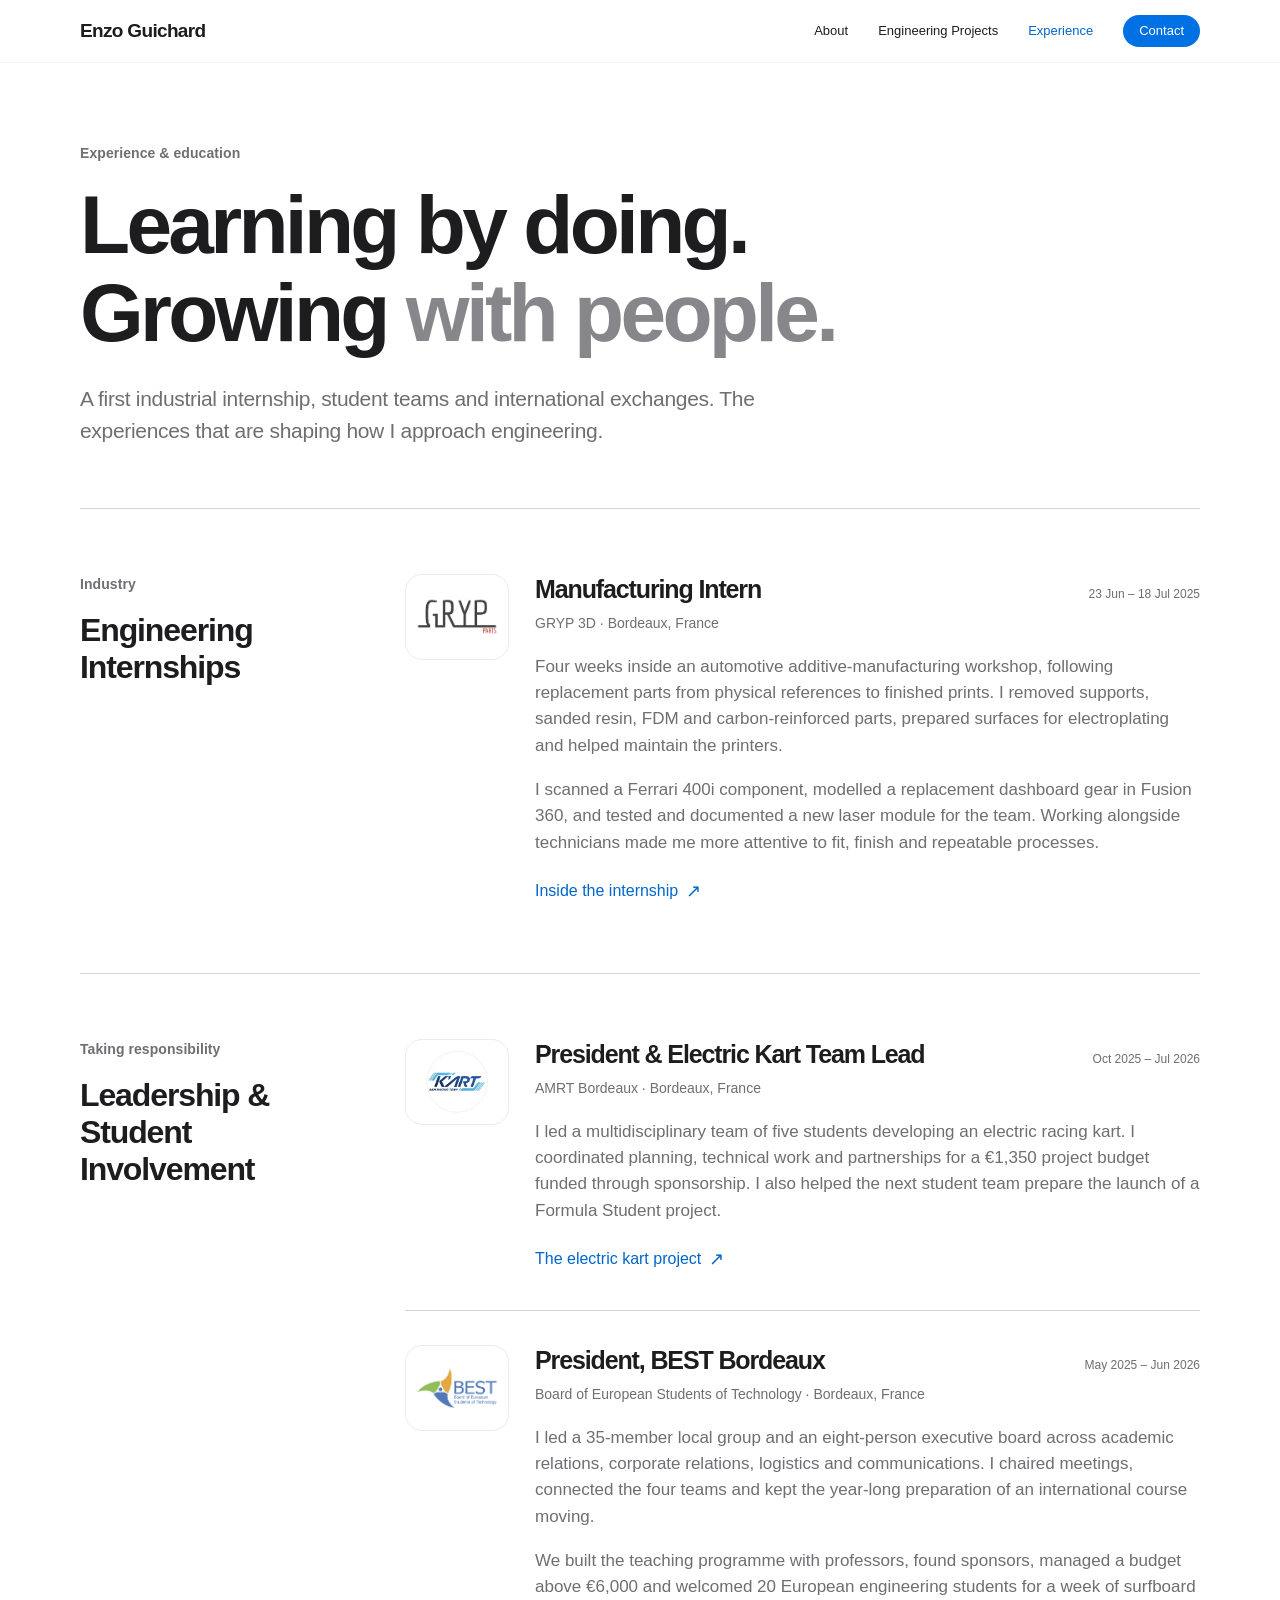
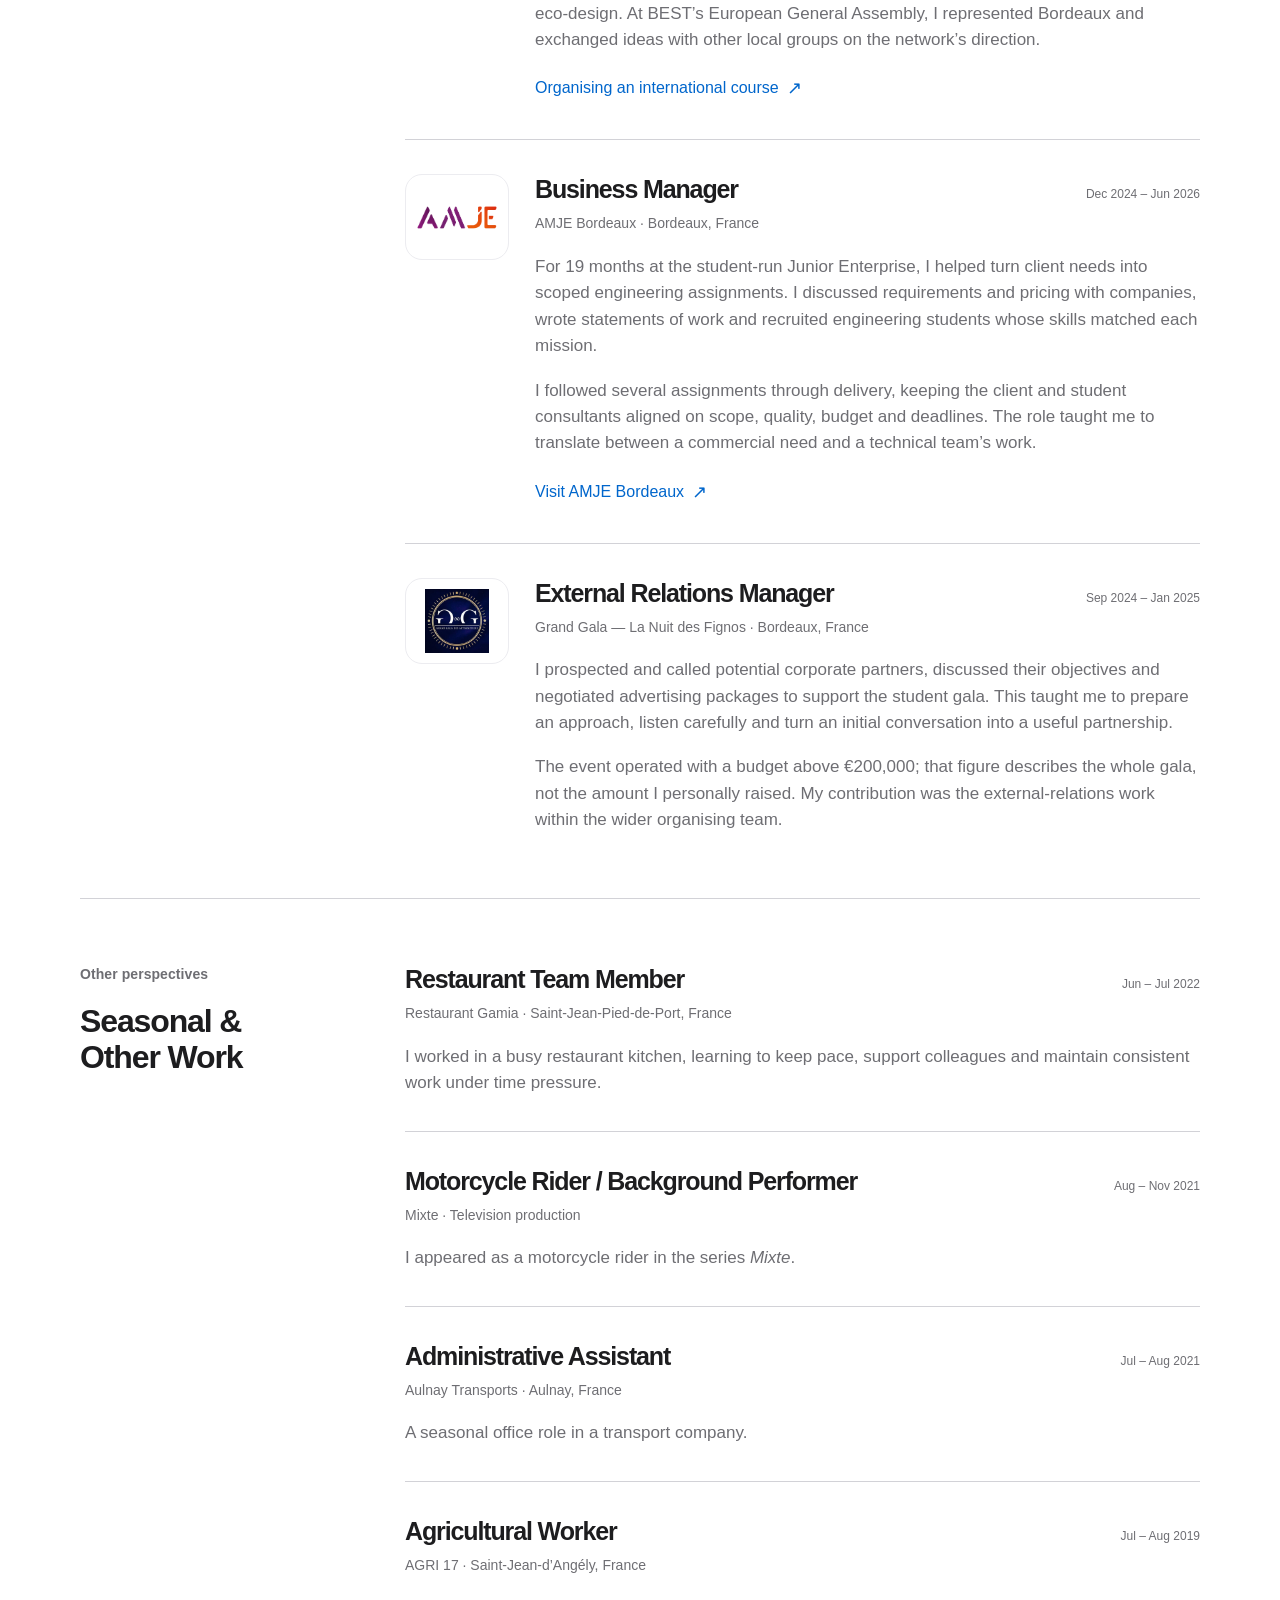
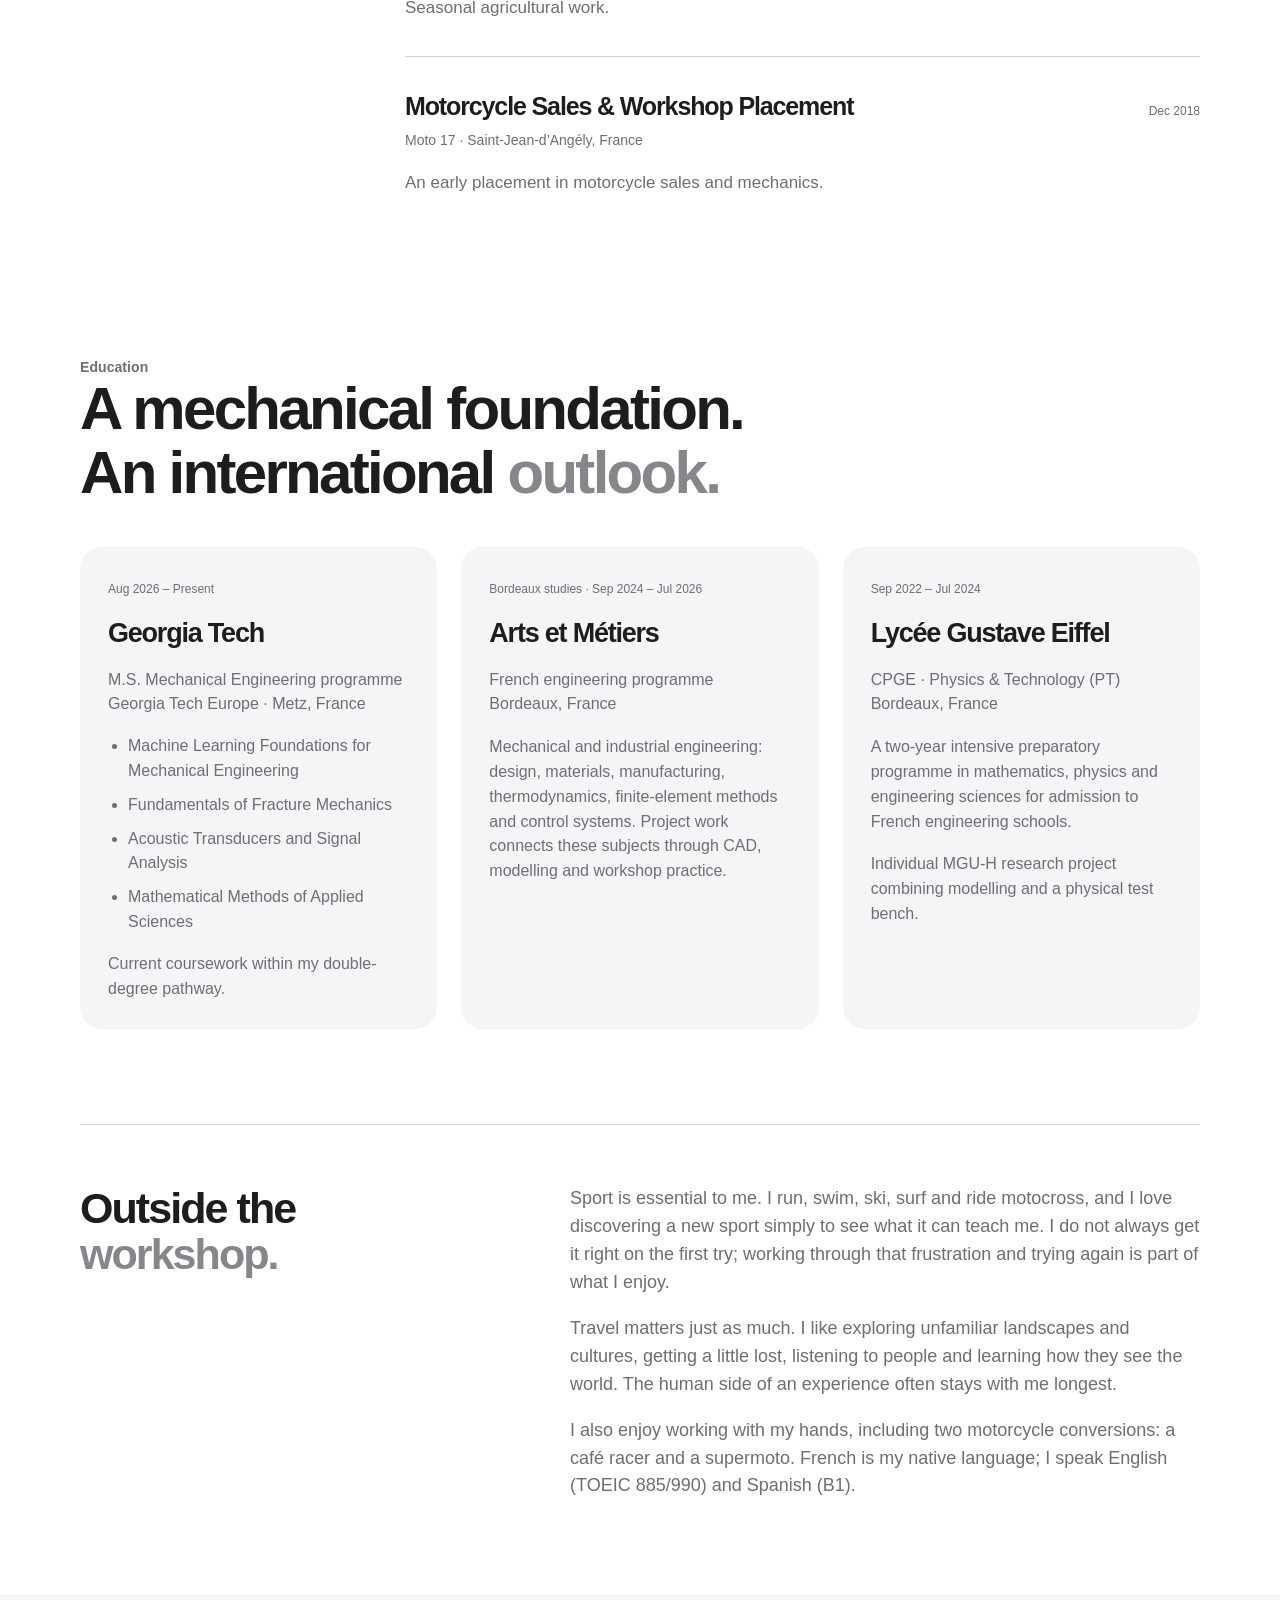
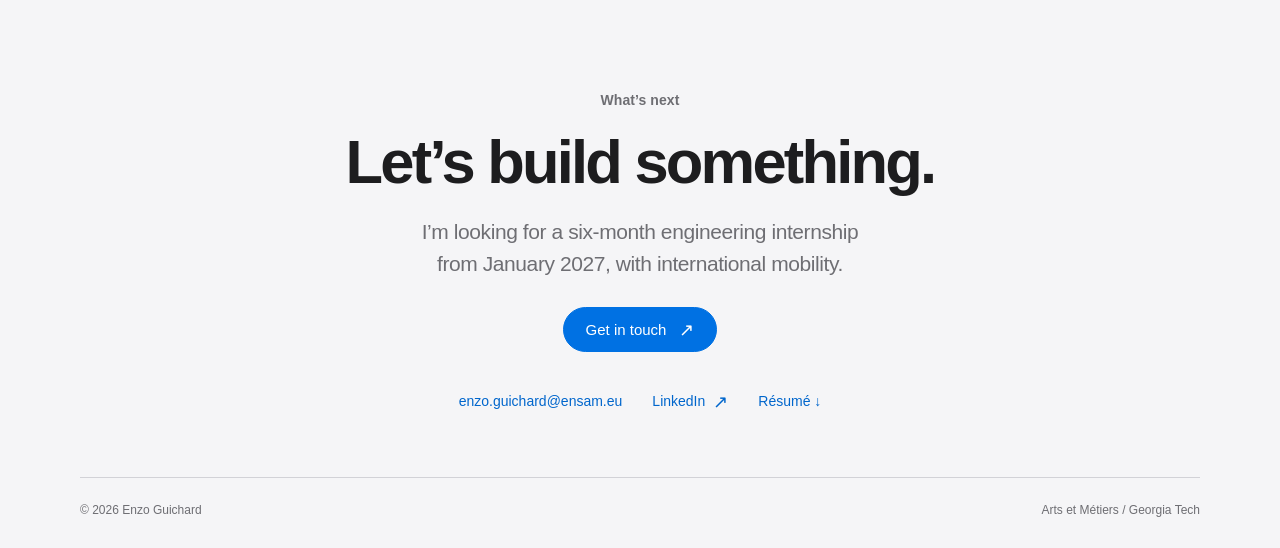
==== commit 45162271: "Add general resume to portfolio" ====
--- a/experience/index.html
+++ b/experience/index.html
@@ -22,4 +22,4 @@
 </div></section>
 <section class="personal-note"><h2>Outside the<br><span class="serif">workshop.</span></h2><div><p>Sport is essential to me. I run, swim, ski, surf and ride motocross, and I love discovering a new sport simply to see what it can teach me. I do not always get it right on the first try; working through that frustration and trying again is part of what I enjoy.</p><p>Travel matters just as much. I like exploring unfamiliar landscapes and cultures, getting a little lost, listening to people and learning how they see the world. The human side of an experience often stays with me longest.</p><p>I also enjoy working with my hands, including two motorcycle conversions: a café racer and a supermoto. French is my native language; I speak English (TOEIC 885/990) and Spanish (B1).</p></div></section>
 </div>
-</main><section class="contact" id="contact" aria-labelledby="contact-title"><div class="shell contact-inner" data-reveal><p class="eyebrow">What’s next</p><h2 id="contact-title">Let’s build something.</h2><p>I’m looking for a six-month engineering internship<br class="desktop-break"> from January 2027, with international mobility.</p><a class="button primary" href="mailto:enzo.guichard@ensam.eu">Get in touch <span class="arrow" aria-hidden="true">↗</span></a><div class="contact-links"><a class="text-link" href="mailto:enzo.guichard@ensam.eu">enzo.guichard@ensam.eu</a><a class="text-link" href="https://www.linkedin.com/in/enzo-guichard-087701239/" target="_blank" rel="noopener noreferrer">LinkedIn <span class="arrow" aria-hidden="true">↗</span></a></div></div></section><footer class="footer"><div class="shell footer-inner"><span>© 2026 Enzo Guichard</span><span>Arts et Métiers / Georgia Tech</span></div></footer></body></html>+</main><section class="contact" id="contact" aria-labelledby="contact-title"><div class="shell contact-inner" data-reveal><p class="eyebrow">What’s next</p><h2 id="contact-title">Let’s build something.</h2><p>I’m looking for a six-month engineering internship<br class="desktop-break"> from January 2027, with international mobility.</p><a class="button primary" href="mailto:enzo.guichard@ensam.eu">Get in touch <span class="arrow" aria-hidden="true">↗</span></a><div class="contact-links"><a class="text-link" href="mailto:enzo.guichard@ensam.eu">enzo.guichard@ensam.eu</a><a class="text-link" href="https://www.linkedin.com/in/enzo-guichard-087701239/" target="_blank" rel="noopener noreferrer">LinkedIn <span class="arrow" aria-hidden="true">↗</span></a><a class="text-link" href="../assets/documents/enzo-guichard-resume.pdf" download="Enzo-Guichard-Resume.pdf">Résumé ↓</a></div></div></section><footer class="footer"><div class="shell footer-inner"><span>© 2026 Enzo Guichard</span><span>Arts et Métiers / Georgia Tech</span></div></footer></body></html>
